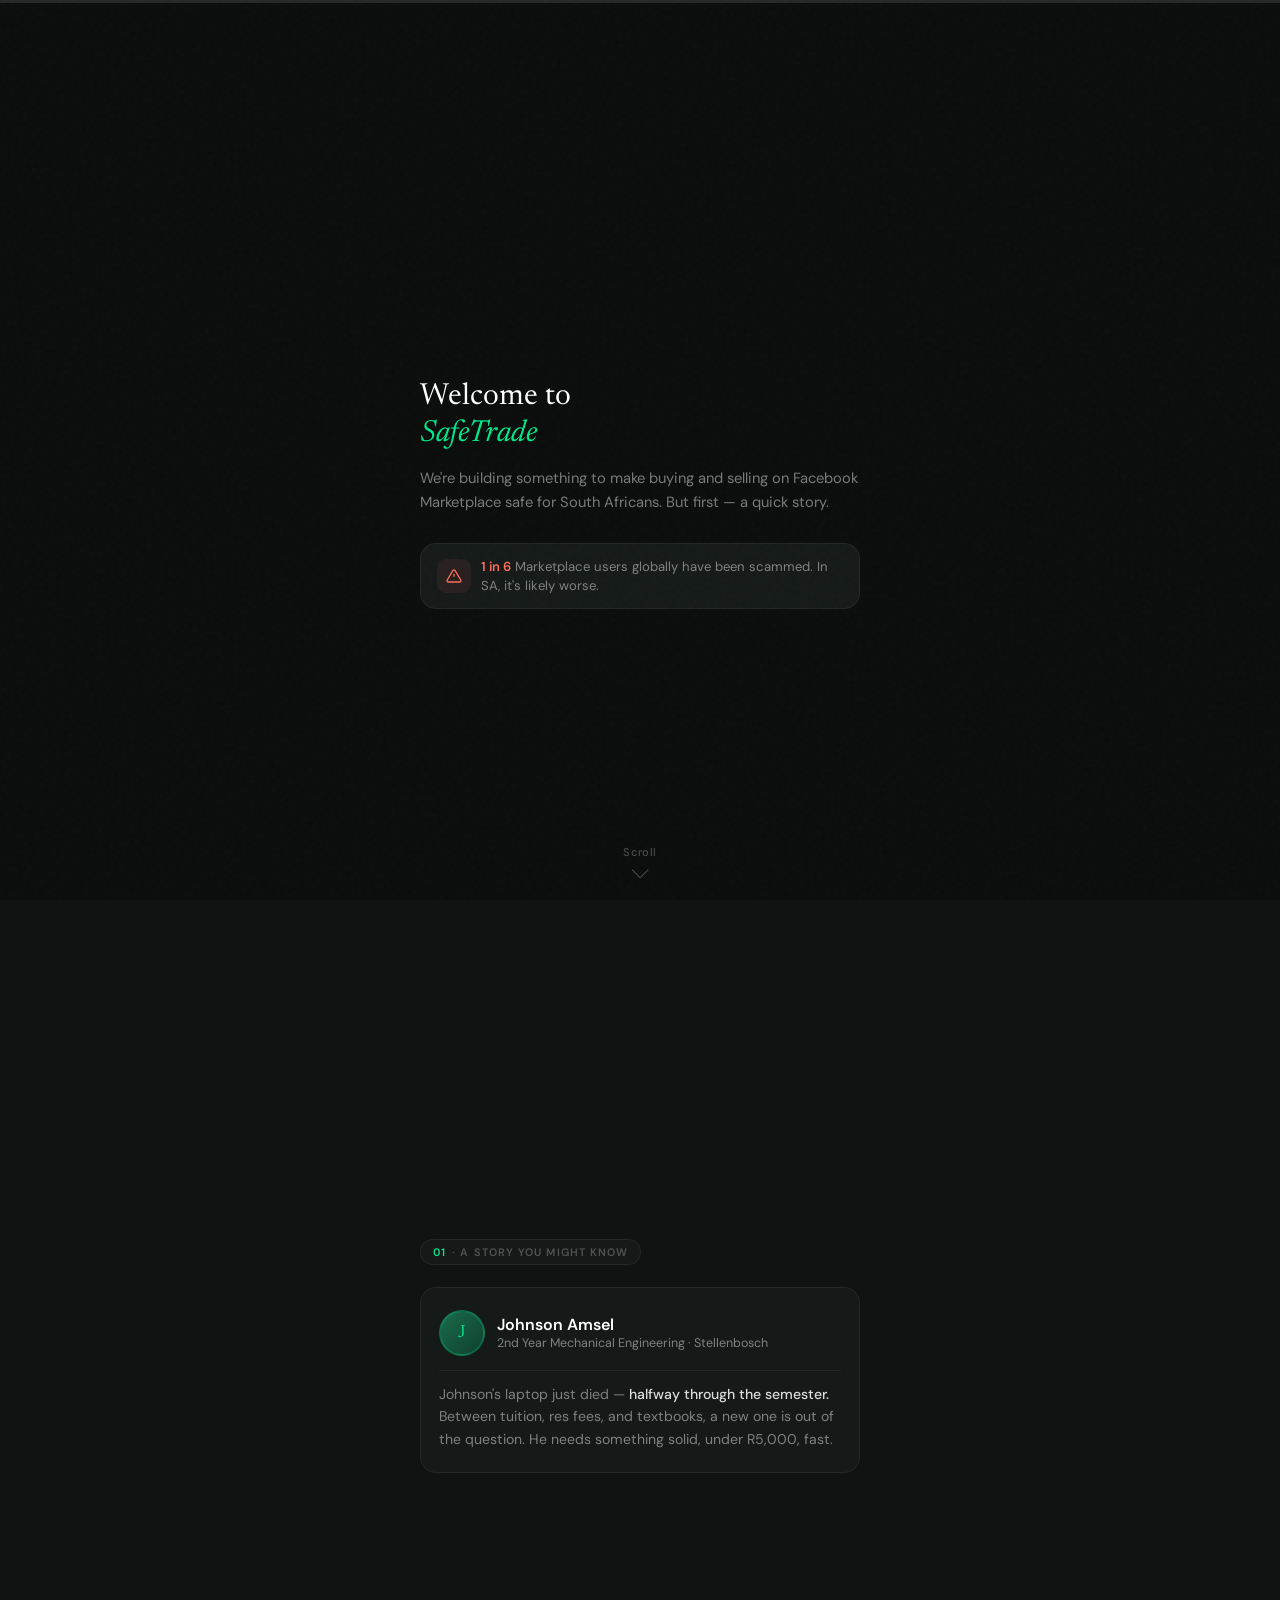
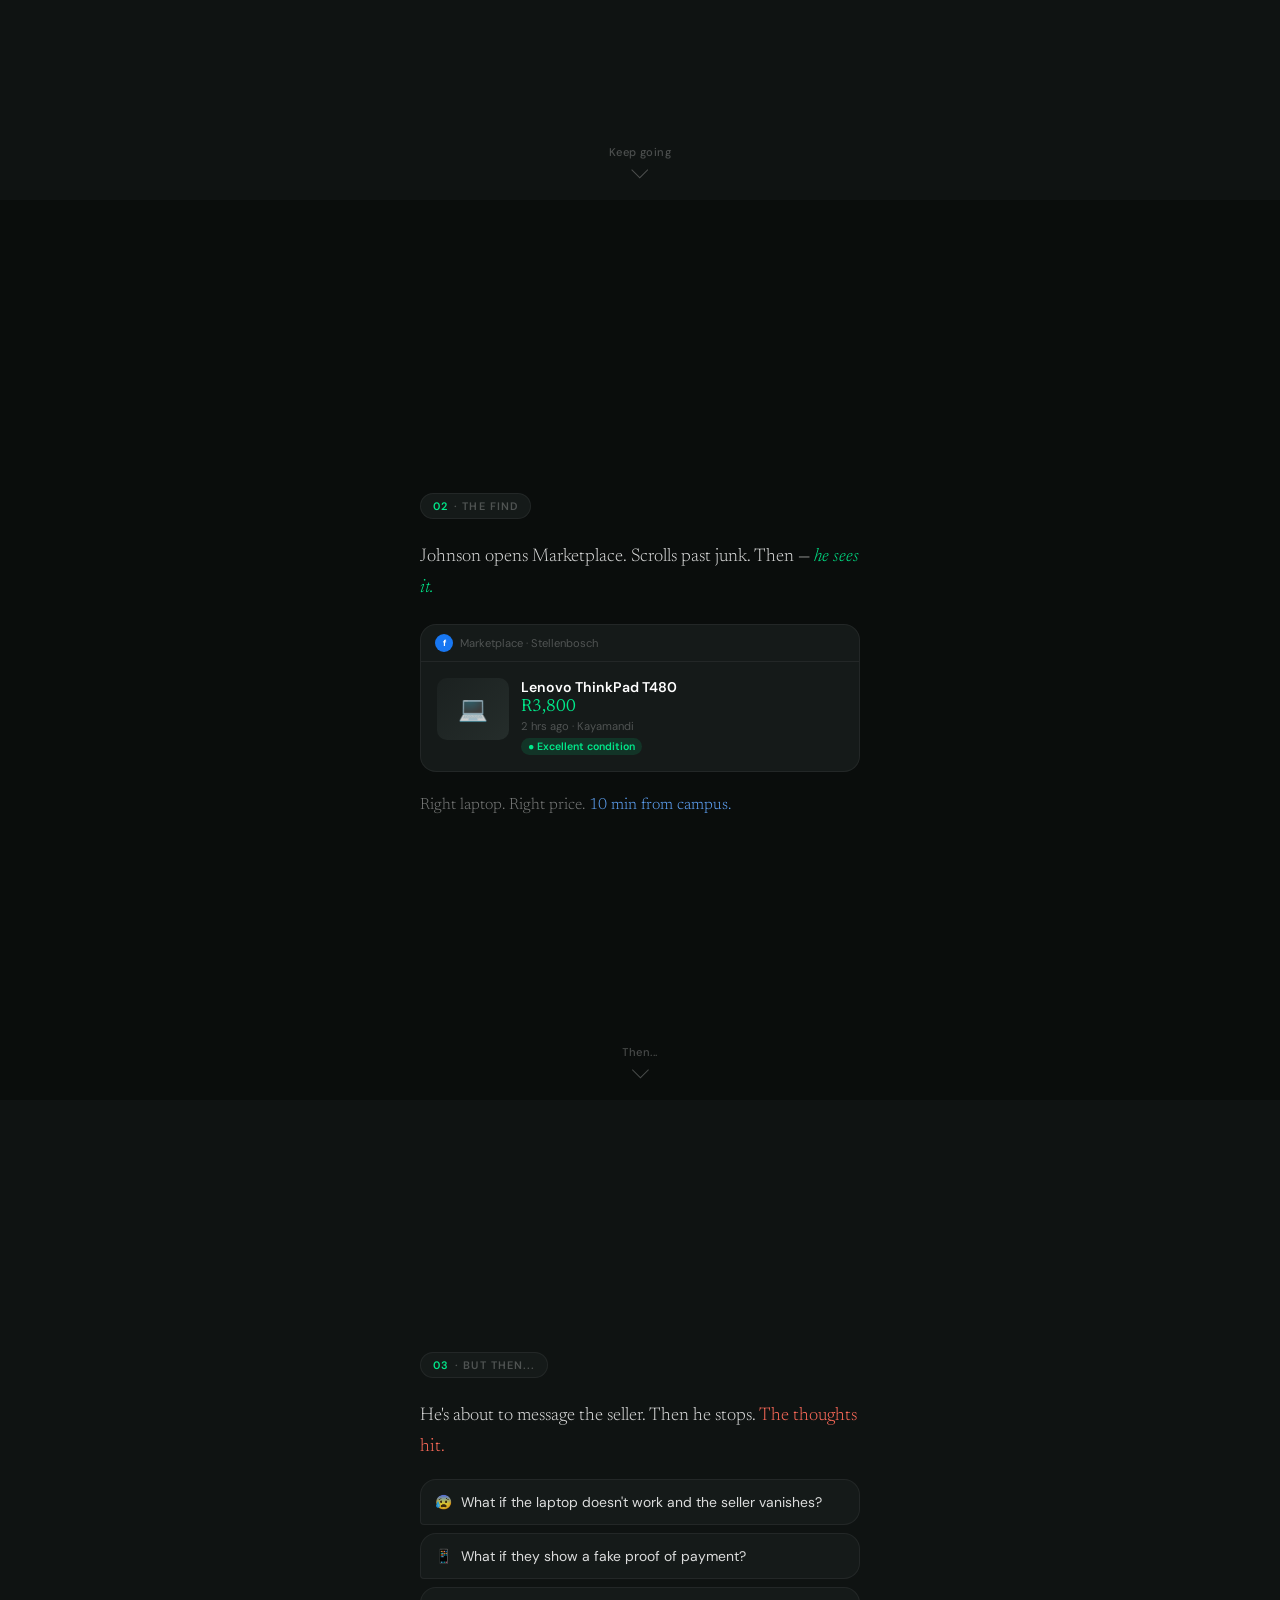
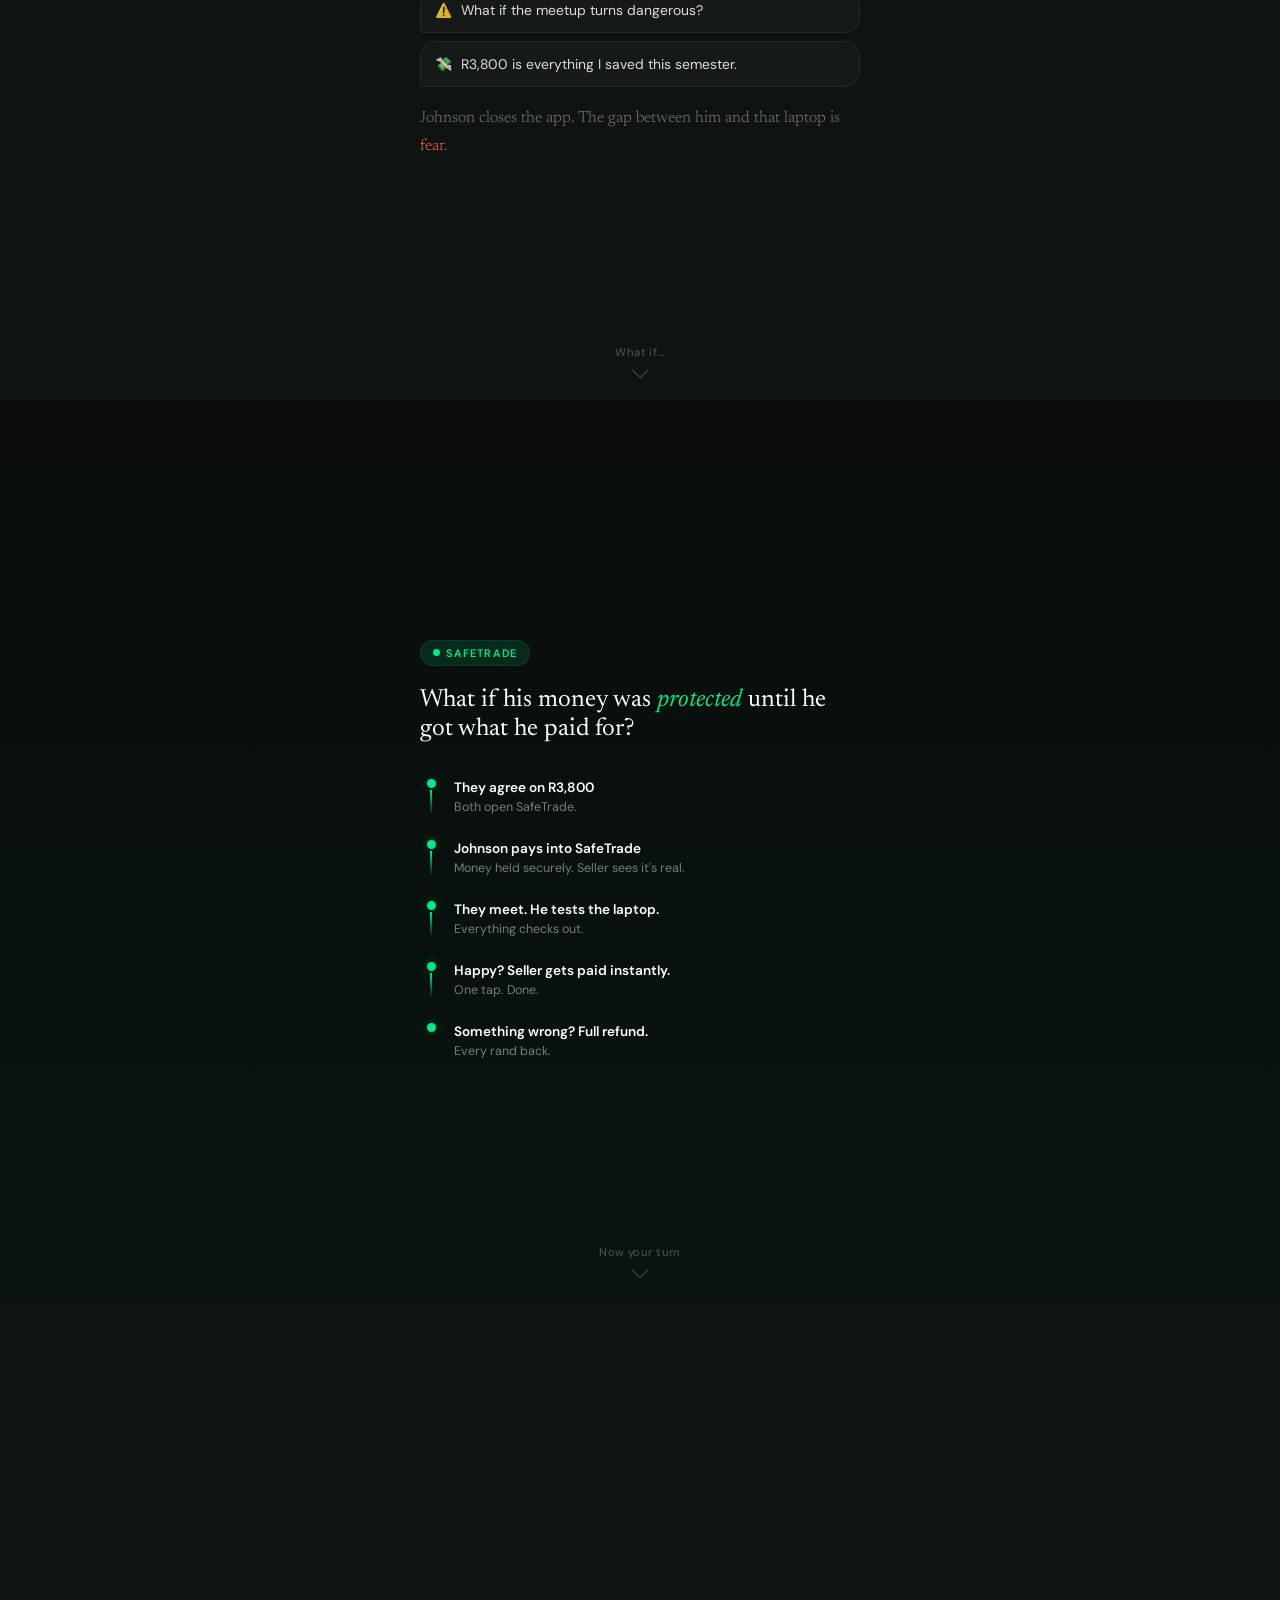
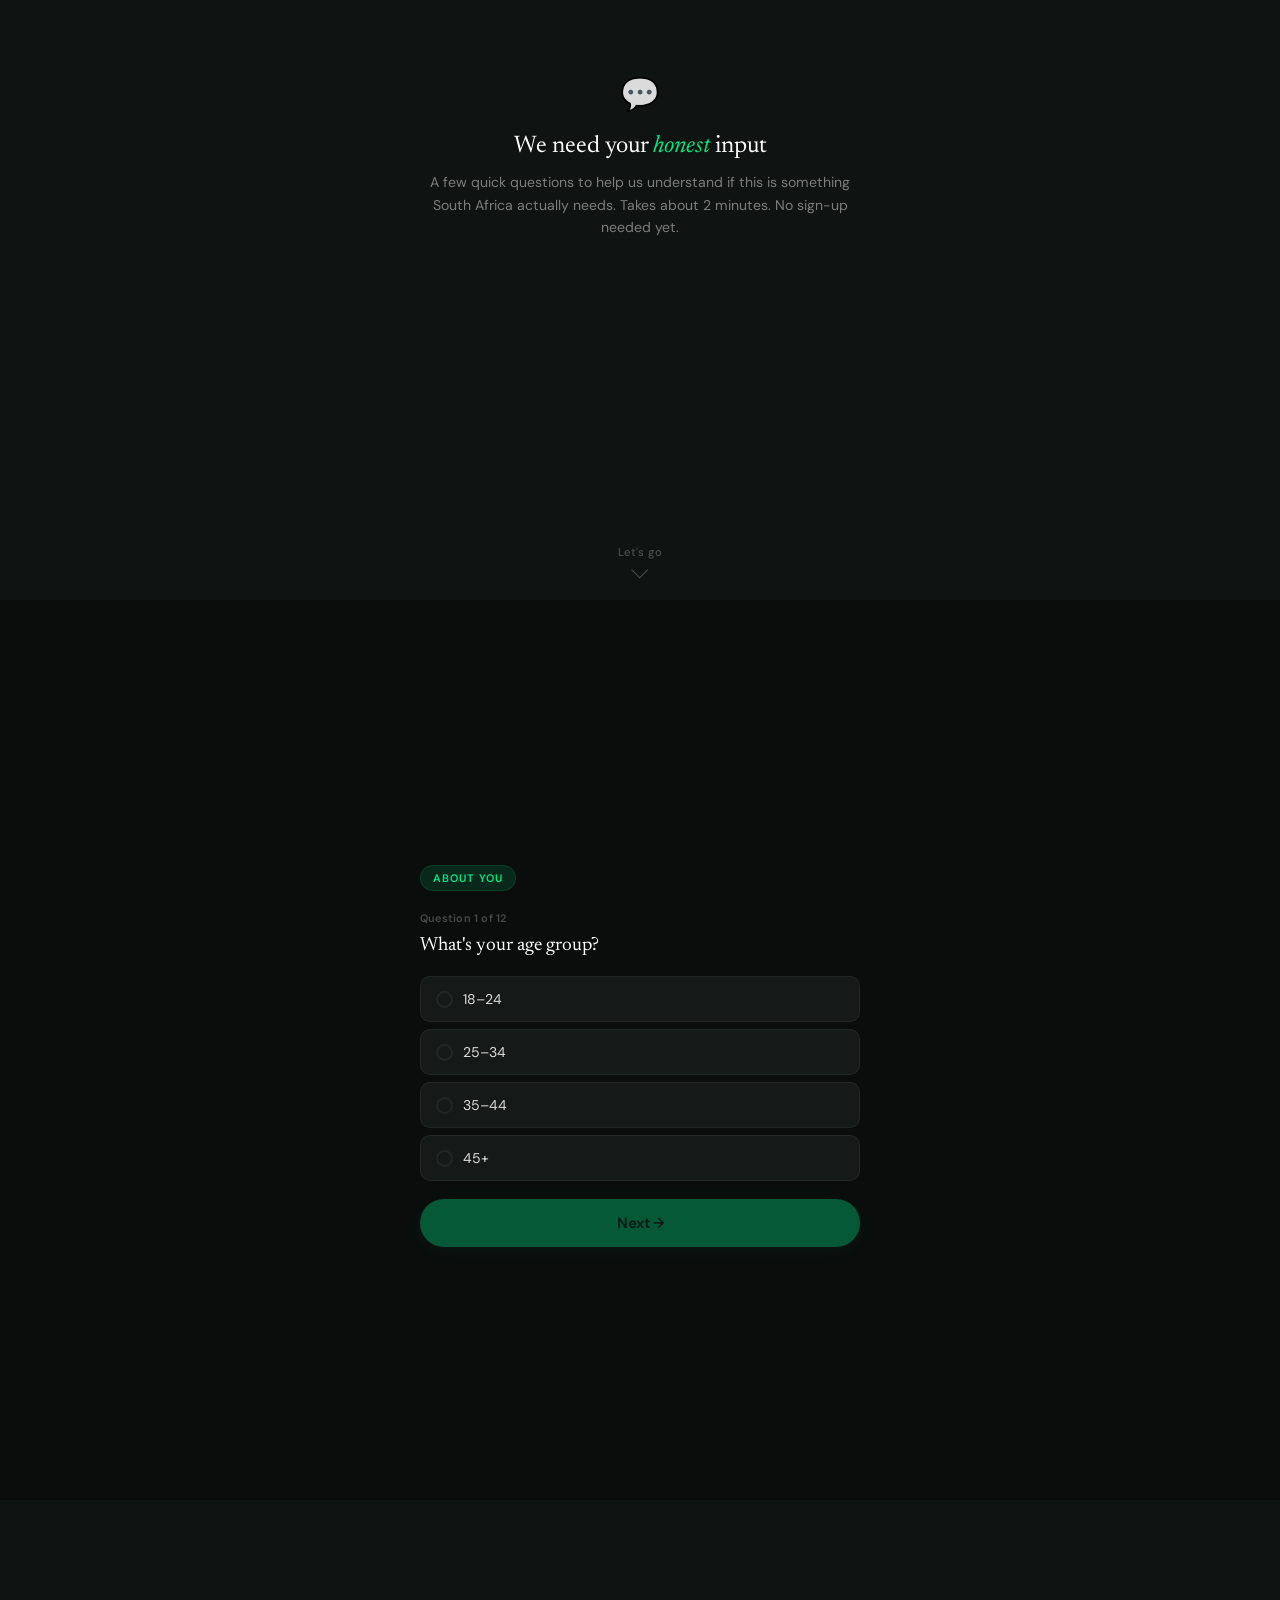
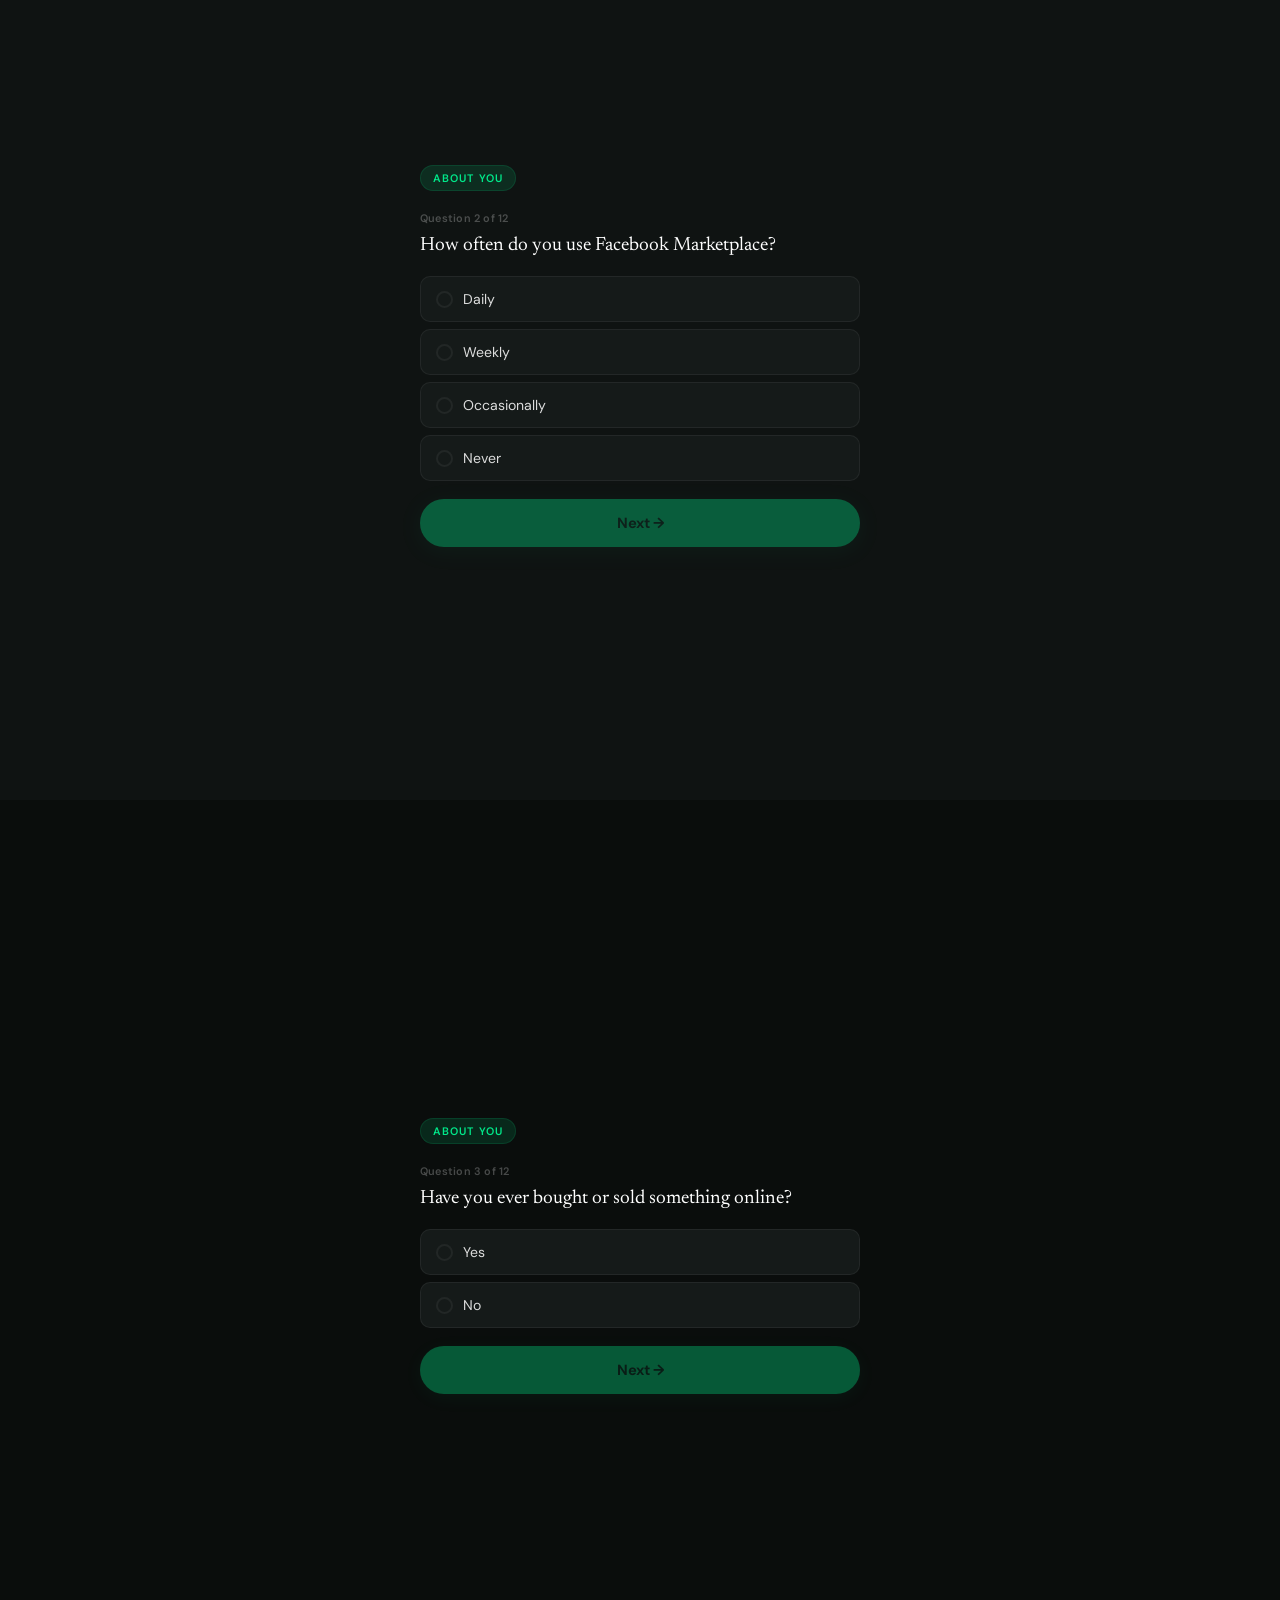
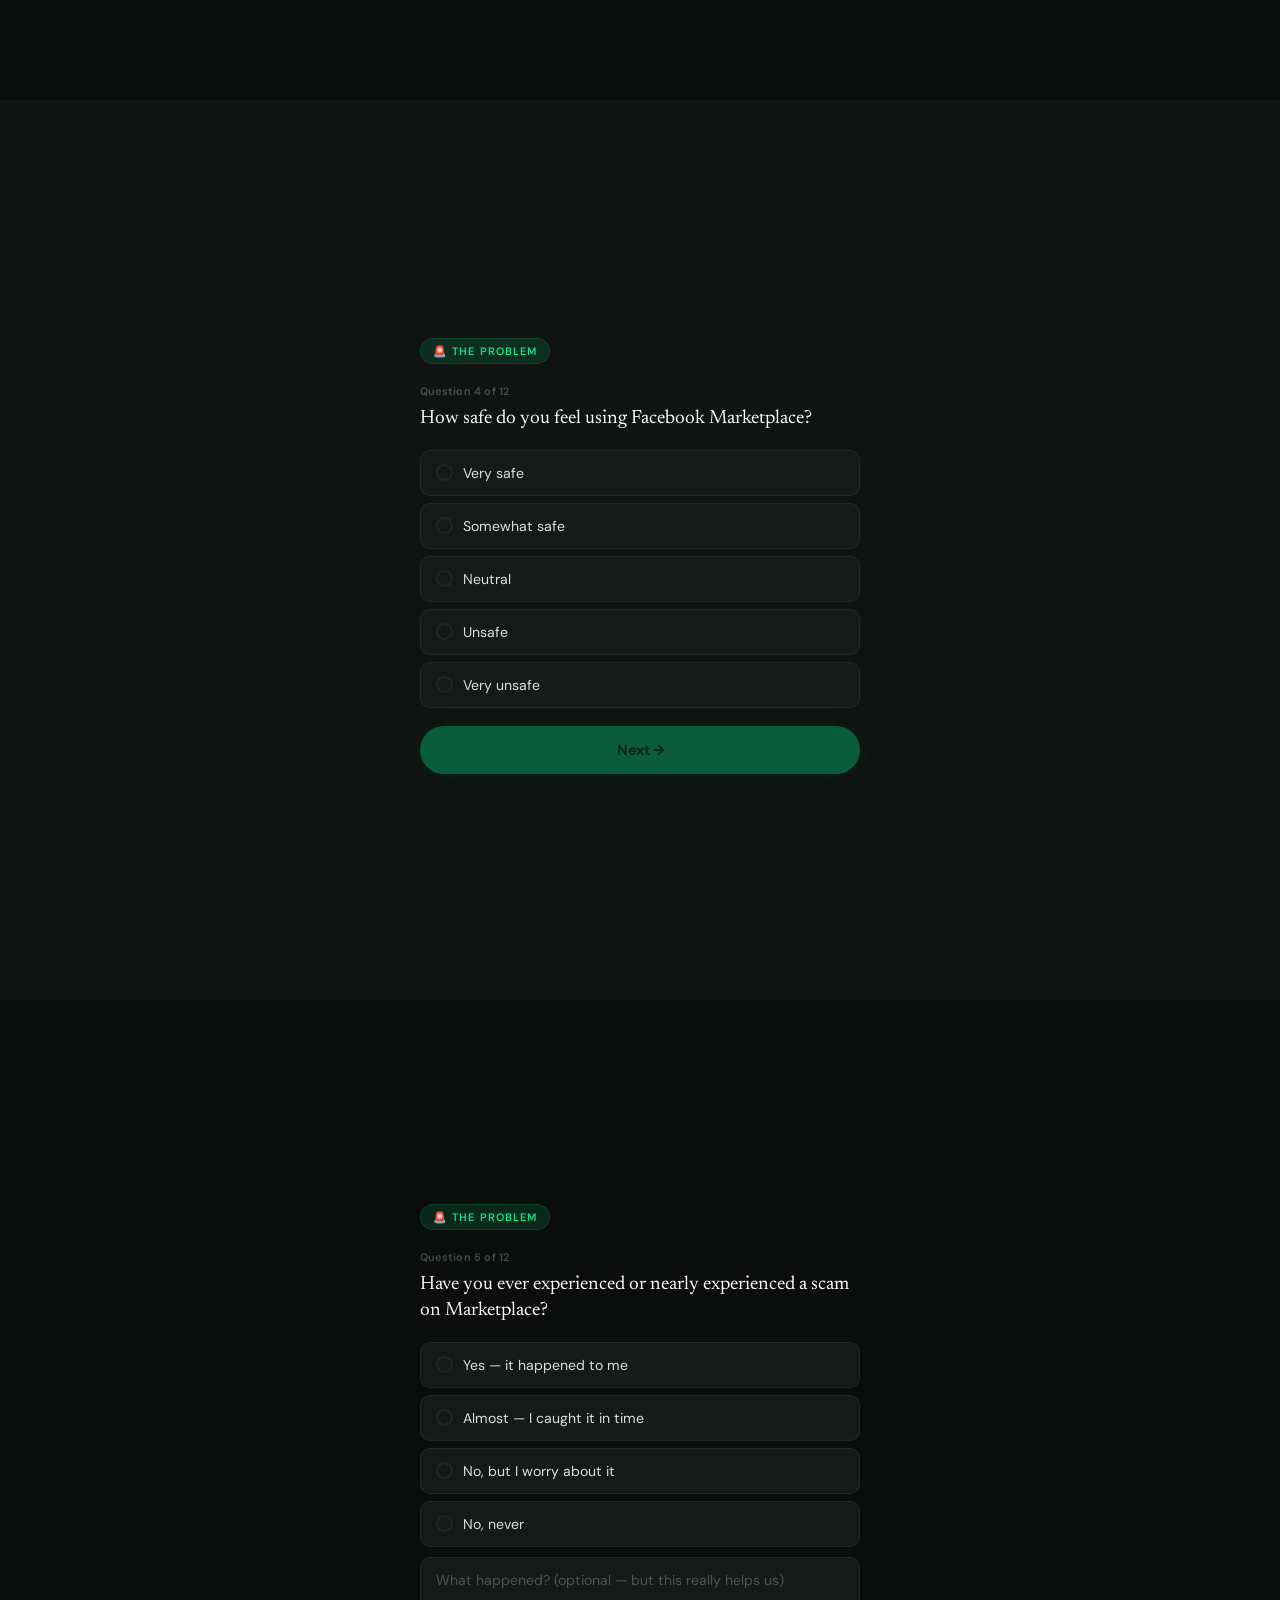
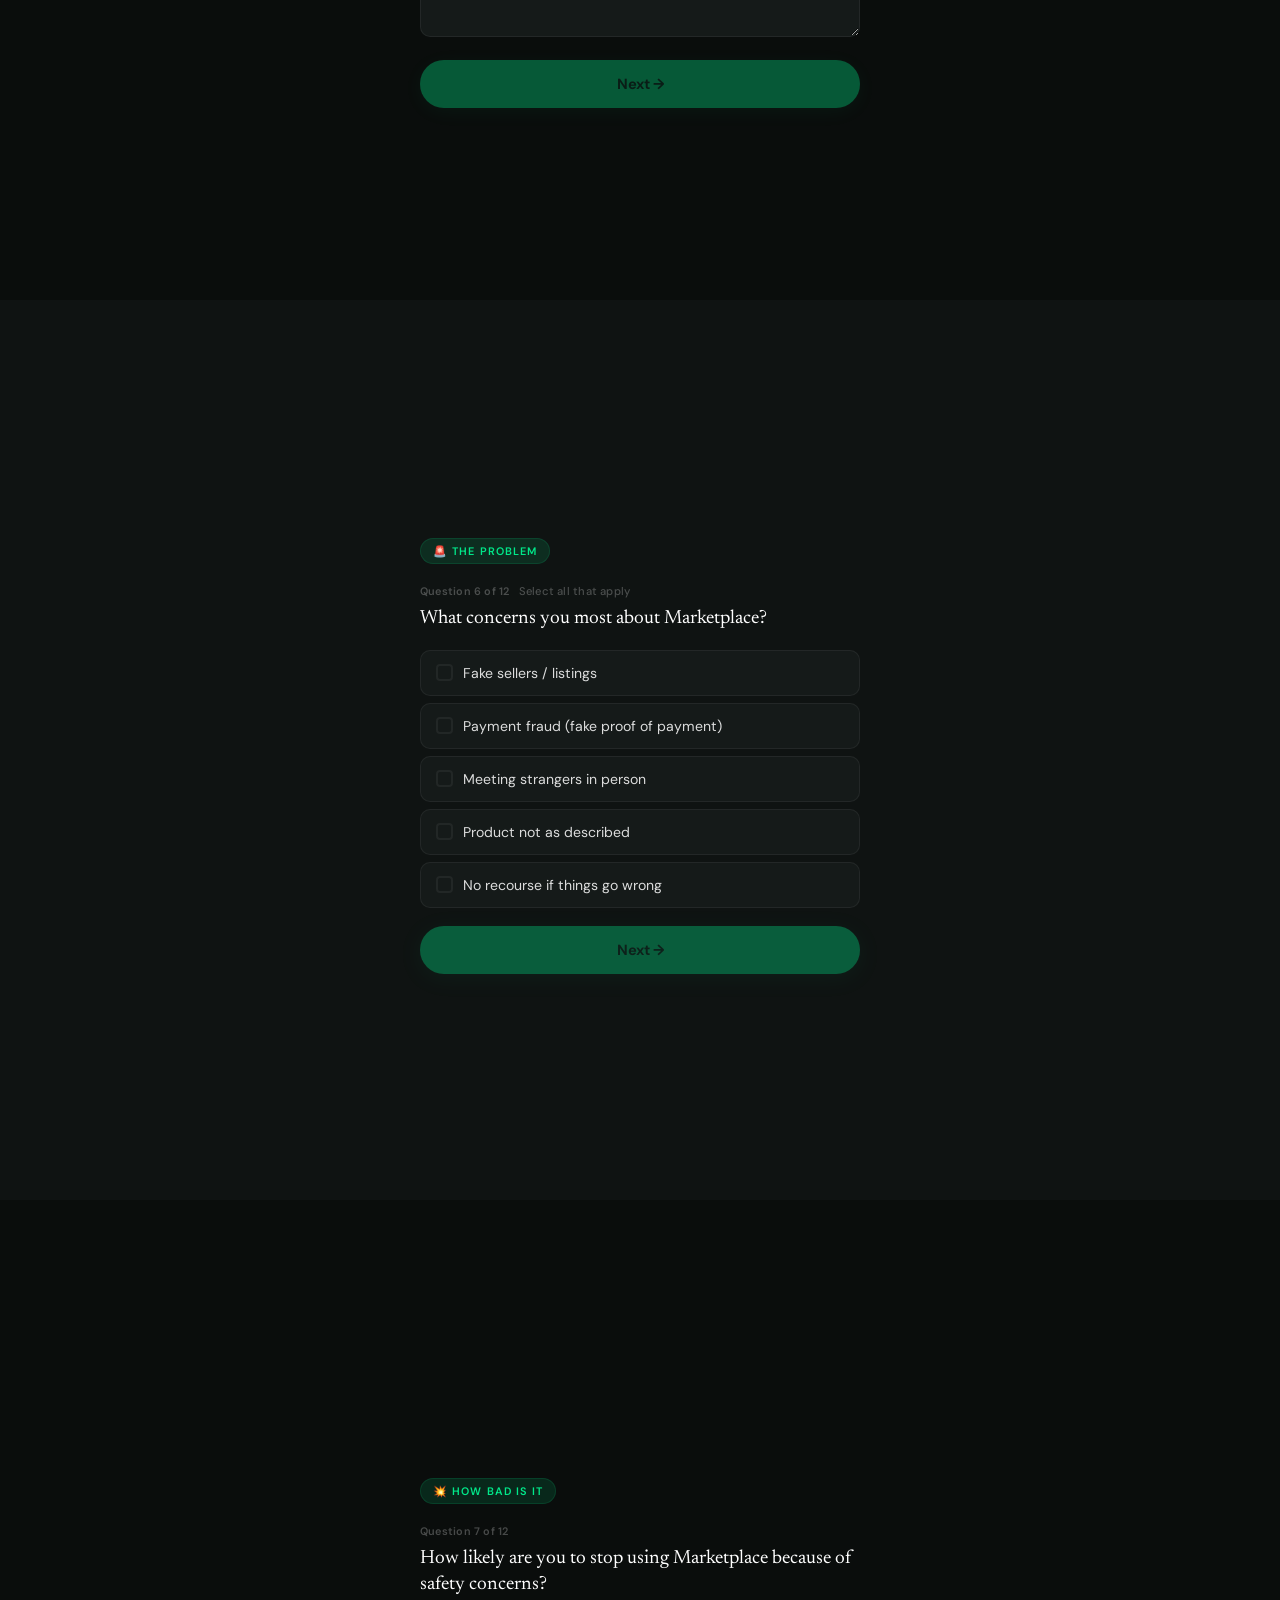
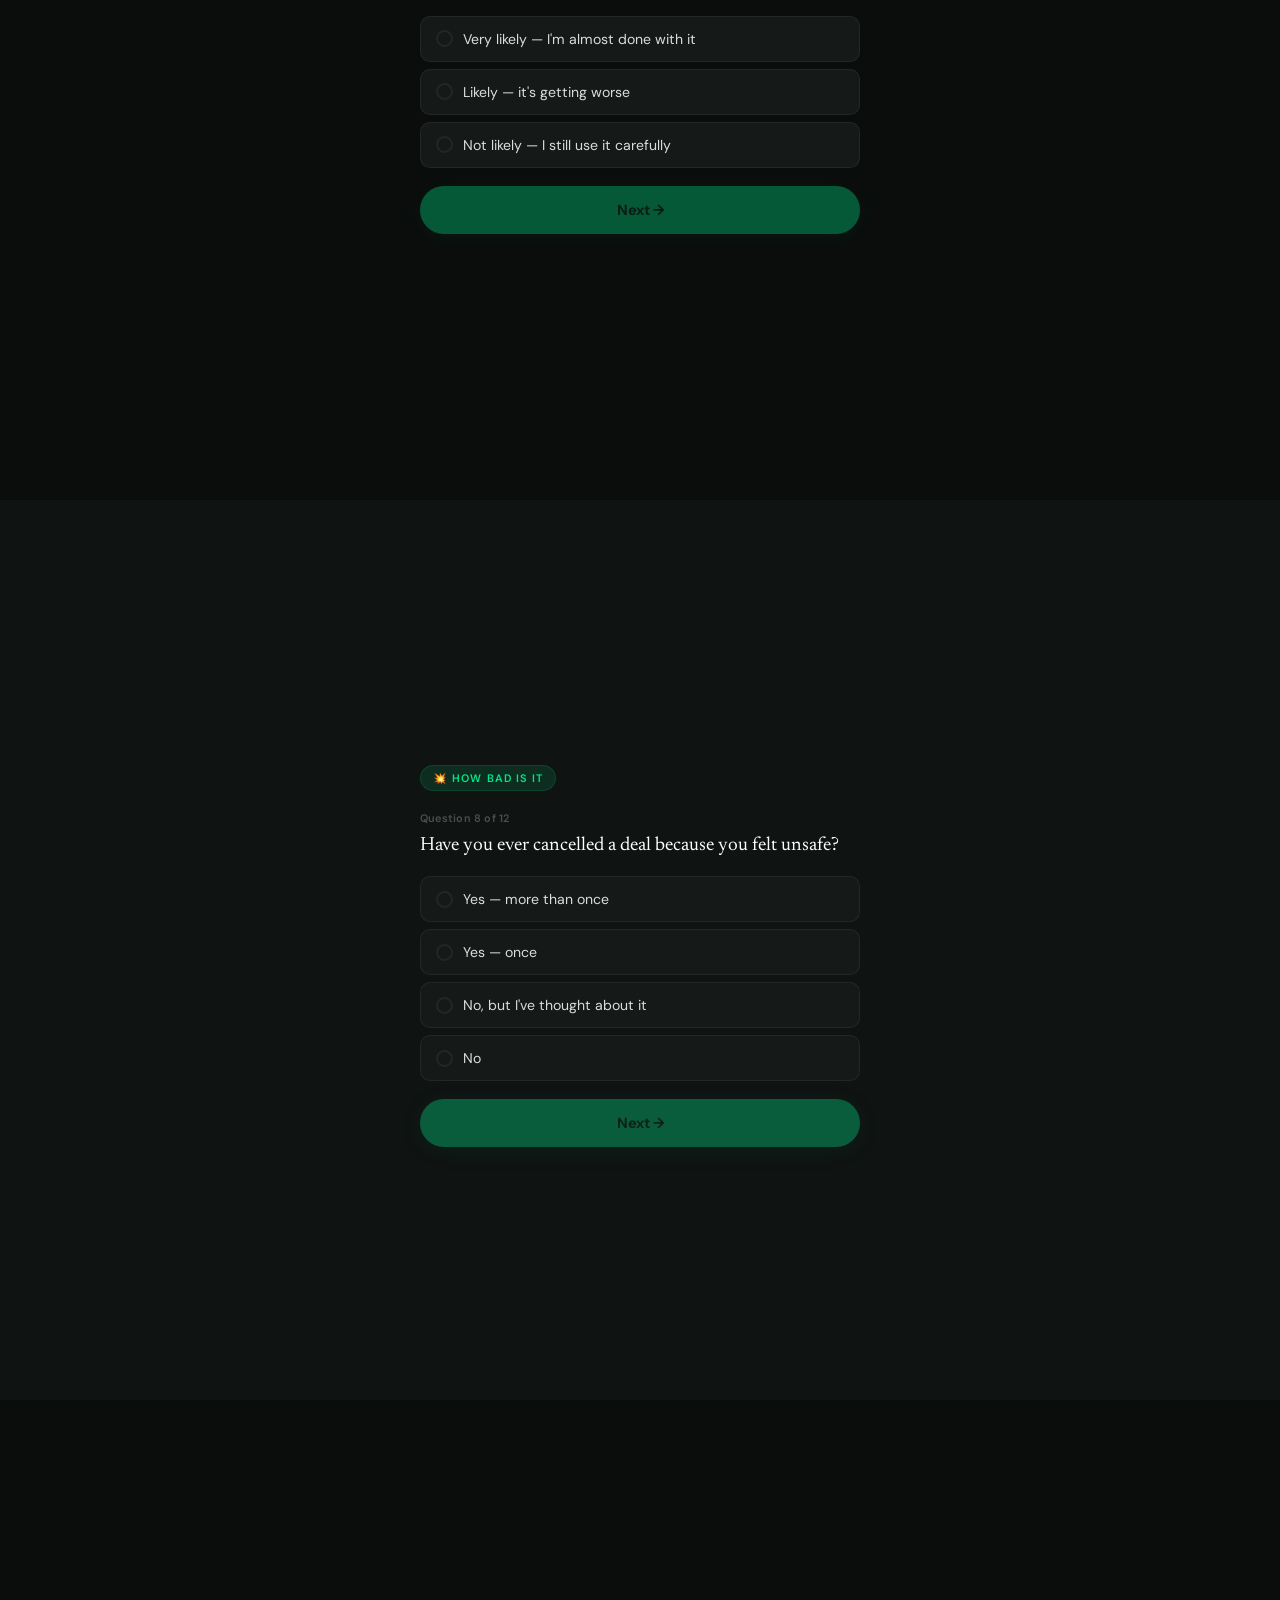
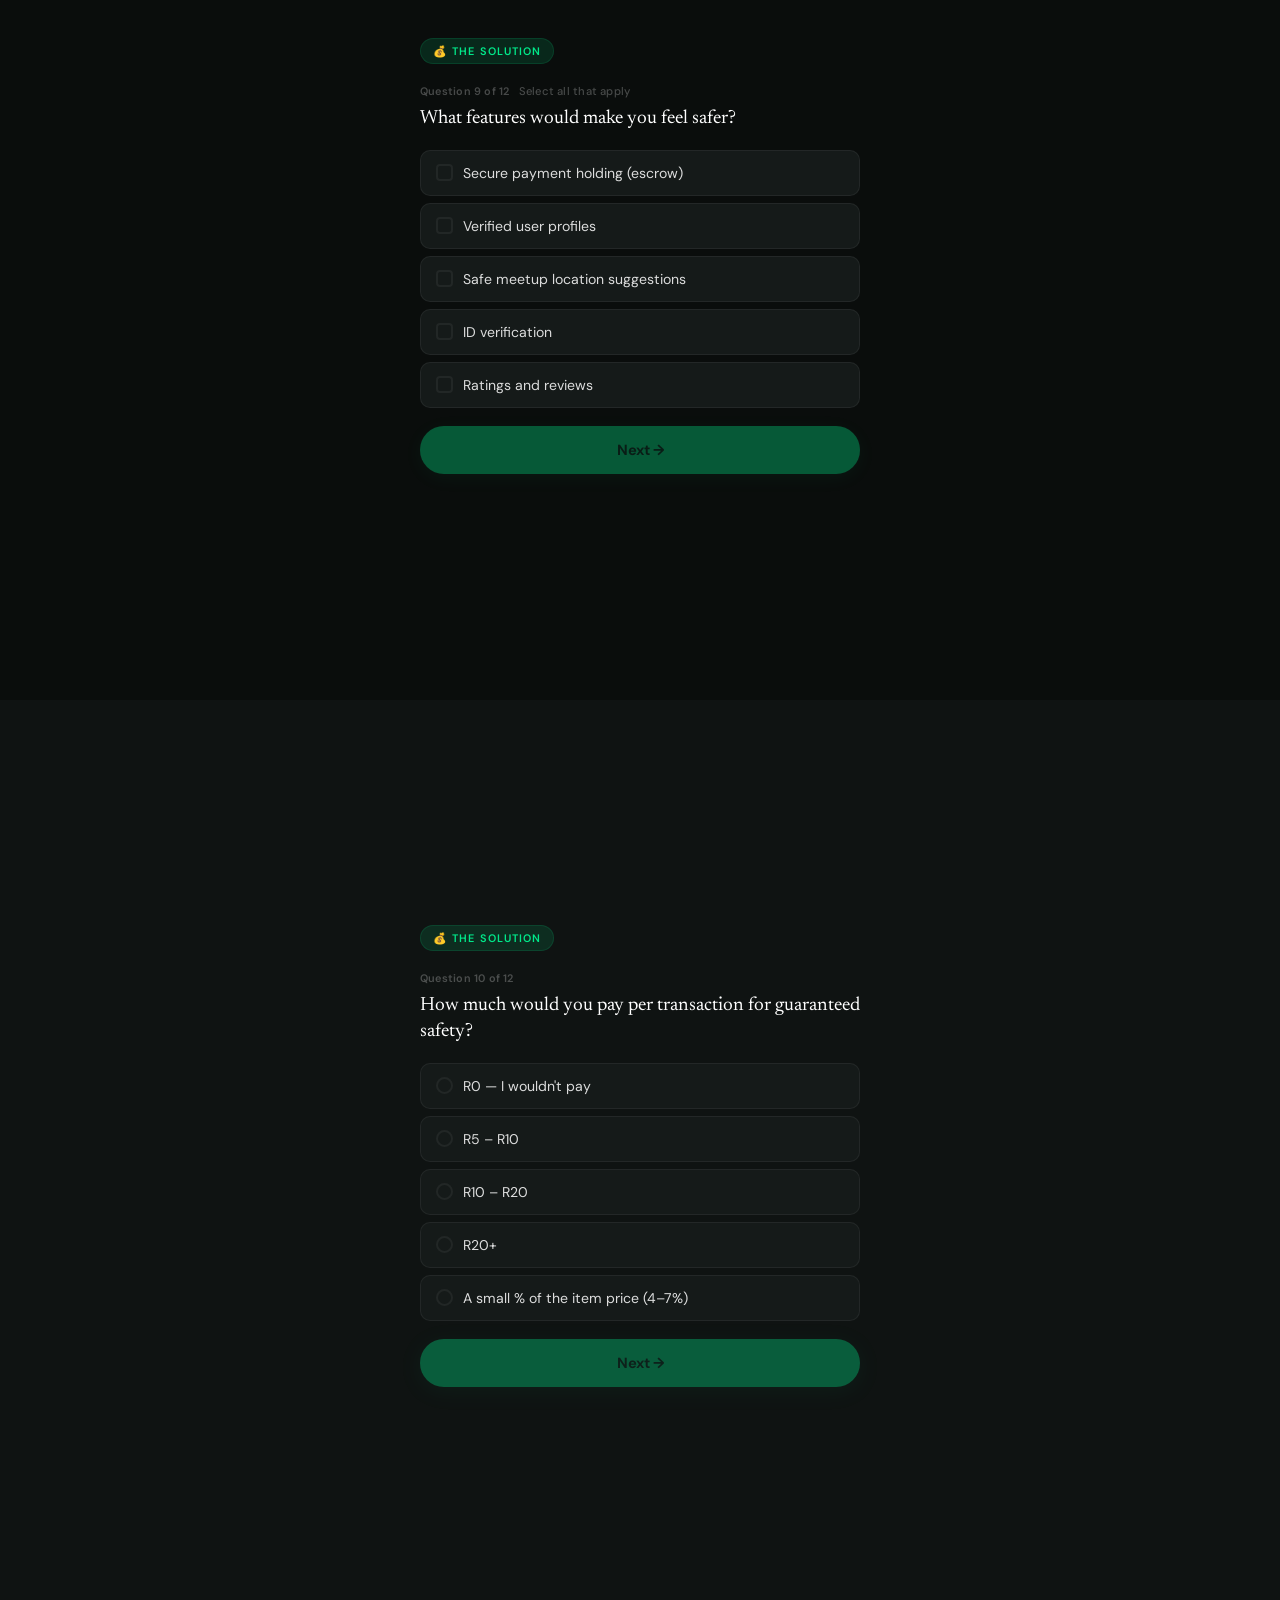
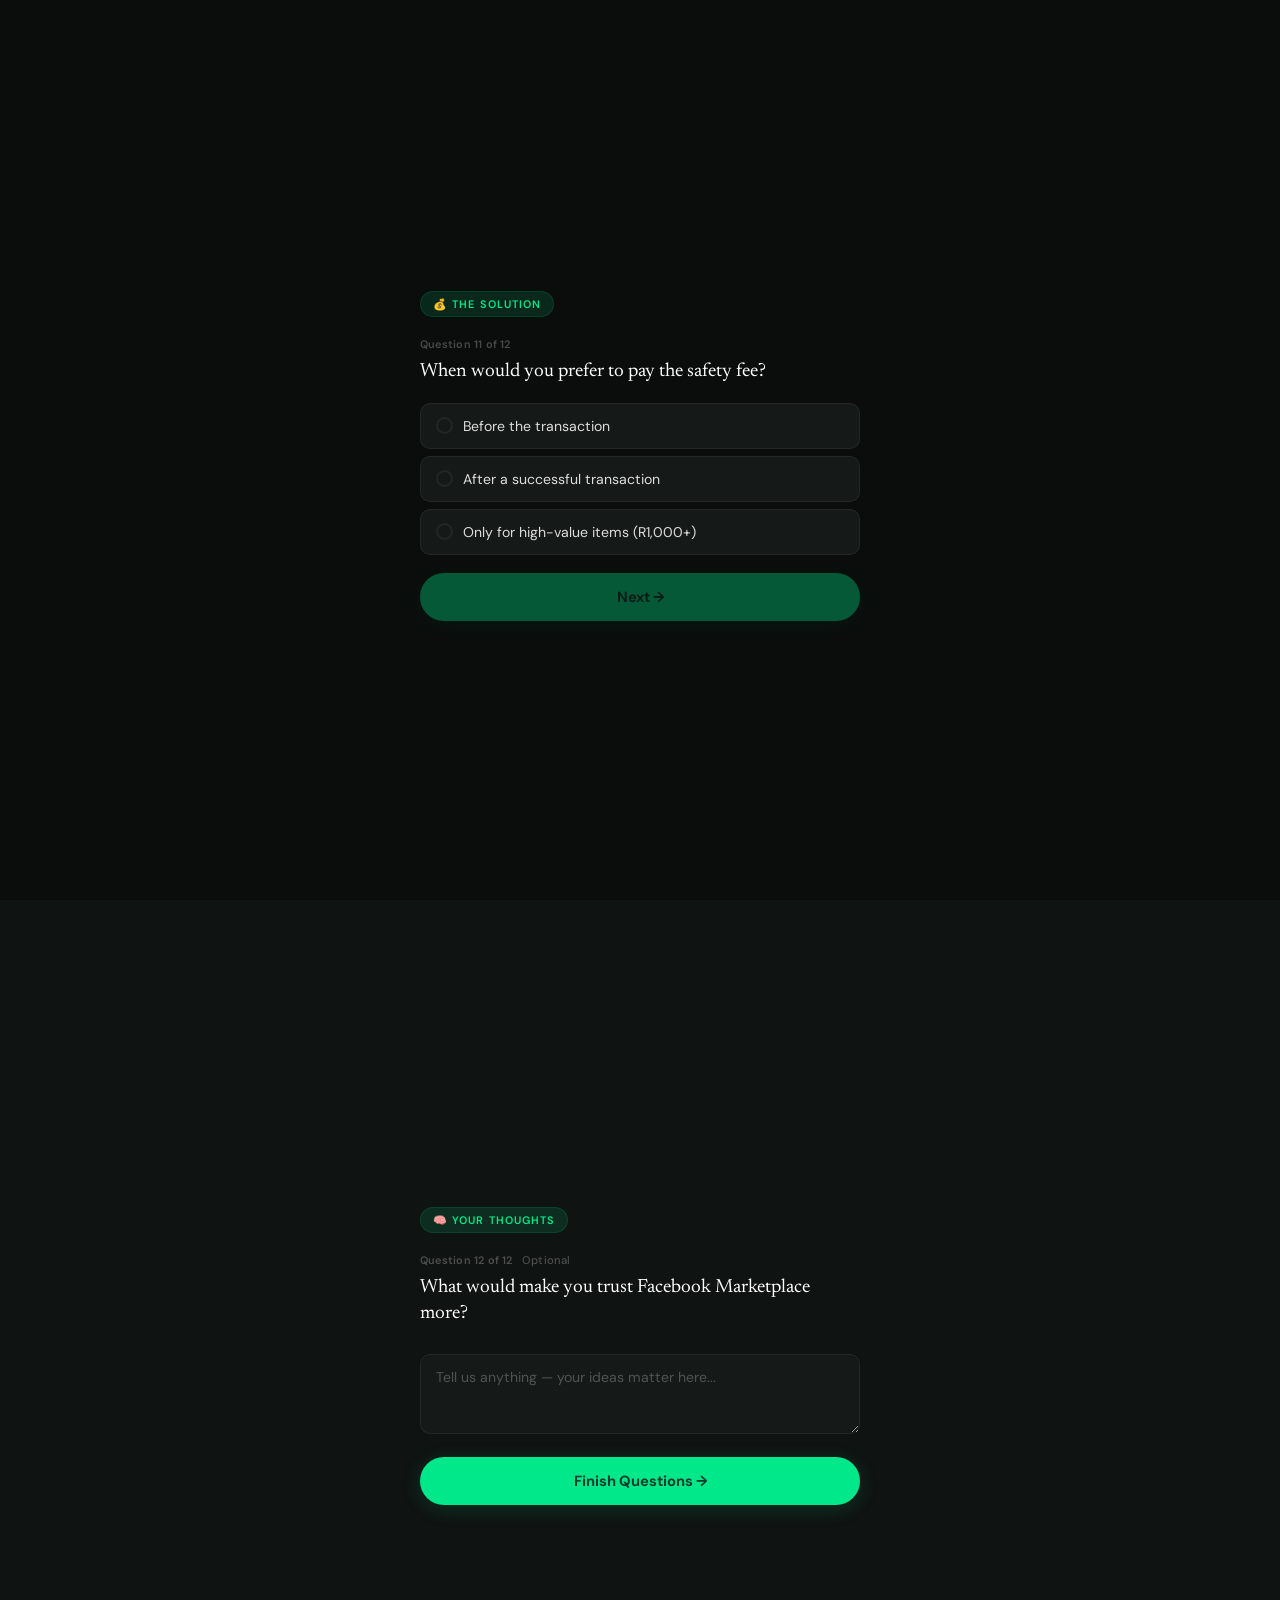
==== app/frontend/index.html @ 796b7715 "adding the google docs url  to collect data" ====
<!DOCTYPE html>
<html lang="en">
<head>
<meta charset="UTF-8">
<meta name="viewport" content="width=device-width, initial-scale=1.0, maximum-scale=1.0, user-scalable=no">

<title>SafeTrade — Secure Your First Transaction</title>

<!-- Google Fonts -->
<link href="https://fonts.googleapis.com/css2?family=DM+Sans:...&family=Newsreader:..." rel="stylesheet">

<!-- LINK TO CSS -->
<link rel="stylesheet" href="css/styles.css">
</head>



<body>

<!-- PROGRESS BAR -->
<div class="top-bar">
  <div class="top-bar-fill" id="topFill"></div>
</div>

<div class="top-bar"><div class="top-bar-fill" id="topFill"></div></div>
 
<!-- ═══ 1. WELCOME ═══ -->
<section class="screen s-welcome" data-s="0">
  <div class="screen-inner">
    <div class="wlogo au"><svg viewBox="0 0 24 24" fill="none" stroke="#0B3D2C" stroke-width="2.5" stroke-linecap="round"><path d="M12 22s8-4 8-10V5l-8-3-8 3v7c0 6 8 10 8 10z"/></svg></div>
    <h1 class="au d1">Welcome to<br><em>SafeTrade</em></h1>
    <p class="wsub au d2">We're building something to make buying and selling on Facebook Marketplace safe for South Africans. But first — a quick story.</p>
    <div class="wstat au d3">
      <div class="wstat-icon"><svg width="16" height="16" viewBox="0 0 24 24" fill="none" stroke="#FF6B5A" stroke-width="2"><path d="M10.29 3.86L1.82 18a2 2 0 0 0 1.71 3h16.94a2 2 0 0 0 1.71-3L13.71 3.86a2 2 0 0 0-3.42 0z"/><line x1="12" y1="9" x2="12" y2="13"/><line x1="12" y1="17" x2="12.01" y2="17"/></svg></div>
      <div class="wstat-text"><strong>1 in 6</strong> Marketplace users globally have been scammed. In SA, it's likely worse.</div>
    </div>
  </div>
  <div class="scroll-cue">Scroll<div class="chev"></div></div>
</section>
 
<!-- ═══ 2. MEET JOHNSON ═══ -->
<section class="screen" style="background:var(--bg2)" data-s="1">
  <div class="screen-inner">
    <div class="ctag au"><span class="n">01</span> · A story you might know</div>
    <div class="pcard au d1">
      <div class="pcard-top">
        <div class="avatar">J</div>
        <div><div class="pcard-name">Johnson Amsel</div><div class="pcard-sub">2nd Year Mechanical Engineering · Stellenbosch</div></div>
      </div>
      <div class="pcard-bio au d2">Johnson's laptop just died — <strong>halfway through the semester.</strong> Between tuition, res fees, and textbooks, a new one is out of the question. He needs something solid, under R5,000, fast.</div>
    </div>
  </div>
  <div class="scroll-cue">Keep going<div class="chev"></div></div>
</section>
 
<!-- ═══ 3. THE FIND ═══ -->
<section class="screen" data-s="2">
  <div class="screen-inner">
    <div class="ctag au"><span class="n">02</span> · The find</div>
    <div class="narr au d1">Johnson opens Marketplace. Scrolls past junk. Then — <span class="g">he sees it.</span></div>
    <div class="lcard au d2">
      <div class="lcard-top"><div class="fb-d">f</div>Marketplace · Stellenbosch</div>
      <div class="lcard-body">
        <div class="lcard-img">💻</div>
        <div class="lcard-info">
          <h4>Lenovo ThinkPad T480</h4>
          <div class="lcard-price">R3,800</div>
          <div class="lcard-meta">2 hrs ago · Kayamandi</div>
          <div class="lcard-badge">● Excellent condition</div>
        </div>
      </div>
    </div>
    <div class="narr au d3" style="font-size:1rem;color:var(--text-dim)">Right laptop. Right price. <span class="b">10 min from campus.</span></div>
  </div>
  <div class="scroll-cue">Then...<div class="chev"></div></div>
</section>
 
<!-- ═══ 4. THE FEAR ═══ -->
<section class="screen" style="background:var(--bg2)" data-s="3">
  <div class="screen-inner">
    <div class="ctag"><span class="n">03</span> · But then...</div>
    <div class="narr">He's about to message the seller. Then he stops. <span class="r">The thoughts hit.</span></div>
    <div class="tlist">
      <div class="tbub"><span class="ic">😰</span> What if the laptop doesn't work and the seller vanishes?</div>
      <div class="tbub"><span class="ic">📱</span> What if they show a fake proof of payment?</div>
      <div class="tbub"><span class="ic">⚠️</span> What if the meetup turns dangerous?</div>
      <div class="tbub"><span class="ic">💸</span> R3,800 is everything I saved this semester.</div>
    </div>
    <div class="narr" style="margin-top:18px;font-size:1rem;color:var(--text-dim)">Johnson closes the app. The gap between him and that laptop is <span class="r">fear</span>.</div>
  </div>
  <div class="scroll-cue">What if...<div class="chev"></div></div>
</section>
 
<!-- ═══ 5. THE SOLUTION ═══ -->
<section class="screen" style="background:linear-gradient(180deg,var(--bg) 0%,#081410 100%)" data-s="4">
  <div class="screen-inner">
    <div class="sec-label au"><span style="width:7px;height:7px;border-radius:50%;background:var(--green);animation:pulse 2s infinite"></span> SafeTrade</div>
    <h2 class="au d1" style="font-family:'Newsreader',serif;font-size:1.55rem;font-weight:400;color:var(--white);margin-bottom:22px;line-height:1.2">What if his money was <em style="color:var(--green);font-style:italic">protected</em> until he got what he paid for?</h2>
    <div class="flow au d2">
      <div class="fl-item"><div class="fl-rail"><div class="fl-dot"></div><div class="fl-line"></div></div><div class="fl-body"><h4>They agree on R3,800</h4><p>Both open SafeTrade.</p></div></div>
      <div class="fl-item"><div class="fl-rail"><div class="fl-dot"></div><div class="fl-line"></div></div><div class="fl-body"><h4>Johnson pays into SafeTrade</h4><p>Money held securely. Seller sees it's real.</p></div></div>
      <div class="fl-item"><div class="fl-rail"><div class="fl-dot"></div><div class="fl-line"></div></div><div class="fl-body"><h4>They meet. He tests the laptop.</h4><p>Everything checks out.</p></div></div>
      <div class="fl-item"><div class="fl-rail"><div class="fl-dot"></div><div class="fl-line"></div></div><div class="fl-body"><h4>Happy? Seller gets paid instantly.</h4><p>One tap. Done.</p></div></div>
      <div class="fl-item"><div class="fl-rail"><div class="fl-dot"></div></div><div class="fl-body"><h4>Something wrong? Full refund.</h4><p>Every rand back.</p></div></div>
    </div>
  </div>
  <div class="scroll-cue">Now your turn<div class="chev"></div></div>
</section>
 
<!-- ═══ 6. SURVEY INTRO ═══ -->
<section class="screen" style="background:var(--bg2)" data-s="5">
  <div class="screen-inner sec-intro">
    <div class="emoji">💬</div>
    <h2>We need your <em>honest</em> input</h2>
    <p style="margin-top:10px">A few quick questions to help us understand if this is something South Africa actually needs. Takes about 2 minutes. No sign-up needed yet.</p>
  </div>
  <div class="scroll-cue">Let's go<div class="chev"></div></div>
</section>
 
<!-- ═══ 7. SECTION 1: PROFILE ═══ -->
<section class="screen" data-s="6">
  <div class="screen-inner">
    <div class="sec-label">About You</div>
    <div class="qcount">Question 1 of 12</div>
    <div class="qtitle">What's your age group?</div>
    <div class="opts" data-q="age">
      <div class="opt" onclick="pick(this,'age')"><span class="dot"></span>18–24<span class="tick">✓</span></div>
      <div class="opt" onclick="pick(this,'age')"><span class="dot"></span>25–34<span class="tick">✓</span></div>
      <div class="opt" onclick="pick(this,'age')"><span class="dot"></span>35–44<span class="tick">✓</span></div>
      <div class="opt" onclick="pick(this,'age')"><span class="dot"></span>45+<span class="tick">✓</span></div>
    </div>
    <button class="next-btn" id="nb-age" onclick="goNext(7)">Next →</button>
  </div>
</section>
 
<!-- ═══ 8. Q2: FREQUENCY ═══ -->
<section class="screen" style="background:var(--bg2)" data-s="7">
  <div class="screen-inner">
    <div class="sec-label">About You</div>
    <div class="qcount">Question 2 of 12</div>
    <div class="qtitle">How often do you use Facebook Marketplace?</div>
    <div class="opts" data-q="freq">
      <div class="opt" onclick="pick(this,'freq')"><span class="dot"></span>Daily<span class="tick">✓</span></div>
      <div class="opt" onclick="pick(this,'freq')"><span class="dot"></span>Weekly<span class="tick">✓</span></div>
      <div class="opt" onclick="pick(this,'freq')"><span class="dot"></span>Occasionally<span class="tick">✓</span></div>
      <div class="opt" onclick="pick(this,'freq')"><span class="dot"></span>Never<span class="tick">✓</span></div>
    </div>
    <button class="next-btn" id="nb-freq" onclick="goNext(8)">Next →</button>
  </div>
</section>
 
<!-- ═══ 9. Q3: BOUGHT/SOLD ═══ -->
<section class="screen" data-s="8">
  <div class="screen-inner">
    <div class="sec-label">About You</div>
    <div class="qcount">Question 3 of 12</div>
    <div class="qtitle">Have you ever bought or sold something online?</div>
    <div class="opts" data-q="online">
      <div class="opt" onclick="pick(this,'online')"><span class="dot"></span>Yes<span class="tick">✓</span></div>
      <div class="opt" onclick="pick(this,'online')"><span class="dot"></span>No<span class="tick">✓</span></div>
    </div>
    <button class="next-btn" id="nb-online" onclick="goNext(9)">Next →</button>
  </div>
</section>
 
<!-- ═══ 10. Q4: SAFETY FEELING ═══ -->
<section class="screen" style="background:var(--bg2)" data-s="9">
  <div class="screen-inner">
    <div class="sec-label">🚨 The Problem</div>
    <div class="qcount">Question 4 of 12</div>
    <div class="qtitle">How safe do you feel using Facebook Marketplace?</div>
    <div class="opts" data-q="safety">
      <div class="opt" onclick="pick(this,'safety')"><span class="dot"></span>Very safe<span class="tick">✓</span></div>
      <div class="opt" onclick="pick(this,'safety')"><span class="dot"></span>Somewhat safe<span class="tick">✓</span></div>
      <div class="opt" onclick="pick(this,'safety')"><span class="dot"></span>Neutral<span class="tick">✓</span></div>
      <div class="opt" onclick="pick(this,'safety')"><span class="dot"></span>Unsafe<span class="tick">✓</span></div>
      <div class="opt" onclick="pick(this,'safety')"><span class="dot"></span>Very unsafe<span class="tick">✓</span></div>
    </div>
    <button class="next-btn" id="nb-safety" onclick="goNext(10)">Next →</button>
  </div>
</section>
 
<!-- ═══ 11. Q5: SCAM EXPERIENCE ═══ -->
<section class="screen" data-s="10">
  <div class="screen-inner">
    <div class="sec-label">🚨 The Problem</div>
    <div class="qcount">Question 5 of 12</div>
    <div class="qtitle">Have you ever experienced or nearly experienced a scam on Marketplace?</div>
    <div class="opts" data-q="scammed">
      <div class="opt" onclick="pick(this,'scammed')"><span class="dot"></span>Yes — it happened to me<span class="tick">✓</span></div>
      <div class="opt" onclick="pick(this,'scammed')"><span class="dot"></span>Almost — I caught it in time<span class="tick">✓</span></div>
      <div class="opt" onclick="pick(this,'scammed')"><span class="dot"></span>No, but I worry about it<span class="tick">✓</span></div>
      <div class="opt" onclick="pick(this,'scammed')"><span class="dot"></span>No, never<span class="tick">✓</span></div>
    </div>
    <textarea class="q-text-input" id="scam-story" placeholder="What happened? (optional — but this really helps us)"></textarea>
    <button class="next-btn" id="nb-scammed" onclick="goNext(11)">Next →</button>
  </div>
</section>
 
<!-- ═══ 12. Q6: TOP CONCERNS (multi) ═══ -->
<section class="screen" style="background:var(--bg2)" data-s="11">
  <div class="screen-inner">
    <div class="sec-label">🚨 The Problem</div>
    <div class="qcount">Question 6 of 12 <span class="optional-tag">Select all that apply</span></div>
    <div class="qtitle">What concerns you most about Marketplace?</div>
    <div class="opts" data-q="concerns">
      <div class="opt opt-multi" onclick="pickMulti(this,'concerns')"><span class="dot"></span>Fake sellers / listings<span class="tick">✓</span></div>
      <div class="opt opt-multi" onclick="pickMulti(this,'concerns')"><span class="dot"></span>Payment fraud (fake proof of payment)<span class="tick">✓</span></div>
      <div class="opt opt-multi" onclick="pickMulti(this,'concerns')"><span class="dot"></span>Meeting strangers in person<span class="tick">✓</span></div>
      <div class="opt opt-multi" onclick="pickMulti(this,'concerns')"><span class="dot"></span>Product not as described<span class="tick">✓</span></div>
      <div class="opt opt-multi" onclick="pickMulti(this,'concerns')"><span class="dot"></span>No recourse if things go wrong<span class="tick">✓</span></div>
    </div>
    <button class="next-btn" id="nb-concerns" onclick="goNext(12)">Next →</button>
  </div>
</section>
 
<!-- ═══ 13. Q7: STOP USING ═══ -->
<section class="screen" data-s="12">
  <div class="screen-inner">
    <div class="sec-label">💥 How Bad Is It</div>
    <div class="qcount">Question 7 of 12</div>
    <div class="qtitle">How likely are you to stop using Marketplace because of safety concerns?</div>
    <div class="opts" data-q="stopuse">
      <div class="opt" onclick="pick(this,'stopuse')"><span class="dot"></span>Very likely — I'm almost done with it<span class="tick">✓</span></div>
      <div class="opt" onclick="pick(this,'stopuse')"><span class="dot"></span>Likely — it's getting worse<span class="tick">✓</span></div>
      <div class="opt" onclick="pick(this,'stopuse')"><span class="dot"></span>Not likely — I still use it carefully<span class="tick">✓</span></div>
    </div>
    <button class="next-btn" id="nb-stopuse" onclick="goNext(13)">Next →</button>
  </div>
</section>
 
<!-- ═══ 14. Q8: CANCELLED DEAL ═══ -->
<section class="screen" style="background:var(--bg2)" data-s="13">
  <div class="screen-inner">
    <div class="sec-label">💥 How Bad Is It</div>
    <div class="qcount">Question 8 of 12</div>
    <div class="qtitle">Have you ever cancelled a deal because you felt unsafe?</div>
    <div class="opts" data-q="cancelled">
      <div class="opt" onclick="pick(this,'cancelled')"><span class="dot"></span>Yes — more than once<span class="tick">✓</span></div>
      <div class="opt" onclick="pick(this,'cancelled')"><span class="dot"></span>Yes — once<span class="tick">✓</span></div>
      <div class="opt" onclick="pick(this,'cancelled')"><span class="dot"></span>No, but I've thought about it<span class="tick">✓</span></div>
      <div class="opt" onclick="pick(this,'cancelled')"><span class="dot"></span>No<span class="tick">✓</span></div>
    </div>
    <button class="next-btn" id="nb-cancelled" onclick="goNext(14)">Next →</button>
  </div>
</section>
 
<!-- ═══ 15. Q9: FEATURES (multi) ═══ -->
<section class="screen" data-s="14">
  <div class="screen-inner">
    <div class="sec-label">💰 The Solution</div>
    <div class="qcount">Question 9 of 12 <span class="optional-tag">Select all that apply</span></div>
    <div class="qtitle">What features would make you feel safer?</div>
    <div class="opts" data-q="features">
      <div class="opt opt-multi" onclick="pickMulti(this,'features')"><span class="dot"></span>Secure payment holding (escrow)<span class="tick">✓</span></div>
      <div class="opt opt-multi" onclick="pickMulti(this,'features')"><span class="dot"></span>Verified user profiles<span class="tick">✓</span></div>
      <div class="opt opt-multi" onclick="pickMulti(this,'features')"><span class="dot"></span>Safe meetup location suggestions<span class="tick">✓</span></div>
      <div class="opt opt-multi" onclick="pickMulti(this,'features')"><span class="dot"></span>ID verification<span class="tick">✓</span></div>
      <div class="opt opt-multi" onclick="pickMulti(this,'features')"><span class="dot"></span>Ratings and reviews<span class="tick">✓</span></div>
    </div>
    <button class="next-btn" id="nb-features" onclick="goNext(15)">Next →</button>
  </div>
</section>
 
<!-- ═══ 16. Q10: WILLINGNESS TO PAY ═══ -->
<section class="screen" style="background:var(--bg2)" data-s="15">
  <div class="screen-inner">
    <div class="sec-label">💰 The Solution</div>
    <div class="qcount">Question 10 of 12</div>
    <div class="qtitle">How much would you pay per transaction for guaranteed safety?</div>
    <div class="opts" data-q="price">
      <div class="opt" onclick="pick(this,'price')"><span class="dot"></span>R0 — I wouldn't pay<span class="tick">✓</span></div>
      <div class="opt" onclick="pick(this,'price')"><span class="dot"></span>R5 – R10<span class="tick">✓</span></div>
      <div class="opt" onclick="pick(this,'price')"><span class="dot"></span>R10 – R20<span class="tick">✓</span></div>
      <div class="opt" onclick="pick(this,'price')"><span class="dot"></span>R20+<span class="tick">✓</span></div>
      <div class="opt" onclick="pick(this,'price')"><span class="dot"></span>A small % of the item price (4–7%)<span class="tick">✓</span></div>
    </div>
    <button class="next-btn" id="nb-price" onclick="goNext(16)">Next →</button>
  </div>
</section>
 
<!-- ═══ 17. Q11: WHEN PAY ═══ -->
<section class="screen" data-s="16">
  <div class="screen-inner">
    <div class="sec-label">💰 The Solution</div>
    <div class="qcount">Question 11 of 12</div>
    <div class="qtitle">When would you prefer to pay the safety fee?</div>
    <div class="opts" data-q="whenpay">
      <div class="opt" onclick="pick(this,'whenpay')"><span class="dot"></span>Before the transaction<span class="tick">✓</span></div>
      <div class="opt" onclick="pick(this,'whenpay')"><span class="dot"></span>After a successful transaction<span class="tick">✓</span></div>
      <div class="opt" onclick="pick(this,'whenpay')"><span class="dot"></span>Only for high-value items (R1,000+)<span class="tick">✓</span></div>
    </div>
    <button class="next-btn" id="nb-whenpay" onclick="goNext(17)">Next →</button>
  </div>
</section>
 
<!-- ═══ 18. Q12: OPEN INSIGHT ═══ -->
<section class="screen" style="background:var(--bg2)" data-s="17">
  <div class="screen-inner">
    <div class="sec-label">🧠 Your Thoughts</div>
    <div class="qcount">Question 12 of 12 <span class="optional-tag">Optional</span></div>
    <div class="qtitle">What would make you trust Facebook Marketplace more?</div>
    <textarea class="q-text-input" id="open-trust" placeholder="Tell us anything — your ideas matter here..."></textarea>
    <button class="next-btn ready" onclick="goNext(18)" style="margin-top:18px">Finish Questions →</button>
  </div>
</section>
 
<!-- ═══ 19. ALMOST DONE ═══ -->
<section class="screen sec-intro" data-s="18">
  <div class="screen-inner" style="text-align:center">
    <div class="emoji">🙌</div>
    <h2>Almost done!<br><em>One last step.</em></h2>
    <p style="font-size:0.9rem;color:var(--text-dim);line-height:1.6;margin-top:10px">Thank you for your honest answers — they genuinely help us build something that works. Just leave your details so we can reach you when SafeTrade goes live.</p>
    <div style="display:flex;align-items:center;gap:10px;justify-content:center;padding:14px 18px;background:var(--surface);border:1px solid var(--border);border-radius:var(--radius);margin-top:24px">
      <div style="flex:1;max-width:140px;height:5px;border-radius:5px;background:var(--surface2);overflow:hidden"><div style="width:90%;height:100%;border-radius:5px;background:var(--green);background-size:200% 100%;background-image:linear-gradient(90deg,var(--green) 0%,#4fffb0 50%,var(--green) 100%);animation:shimmer 2s ease infinite"></div></div>
      <span style="font-size:0.82rem;font-weight:600;color:var(--green)">90%</span>
    </div>
  </div>
  <div class="scroll-cue">Last step<div class="chev"></div></div>
</section>
 
<!-- ═══ 20. SIGNUP ═══ -->
<section class="screen" style="background:linear-gradient(180deg,var(--bg2) 0%,#081410 100%)" data-s="19">
  <div class="screen-inner">
    <div class="signup-wrap" id="signupForm">
      <div class="signup-shield au"><svg width="22" height="22" viewBox="0 0 24 24" fill="none" stroke="var(--green)" stroke-width="2"><path d="M12 22s8-4 8-10V5l-8-3-8 3v7c0 6 8 10 8 10z"/></svg></div>
      <h2 class="au d1">Secure your<br><em>first transaction</em></h2>
      <p class="sub au d2">We'll reach out via WhatsApp when SafeTrade is ready. Your first transaction is completely free.</p>
      <div class="fields au d3">
        <div class="fld"><input type="text" id="fname" placeholder="Your first name" oninput="checkReady()"></div>
        <div class="fld"><span class="pre">+27</span><input type="tel" id="fphone" placeholder="71 234 5678" maxlength="12" oninput="fmtPh(this);checkReady()"></div>
      </div>
      <button class="cta-btn au d4" id="ctaBtn" disabled onclick="submitAll()">Secure My Spot</button>
      <p class="form-fine au d5"><svg width="10" height="10" viewBox="0 0 24 24" fill="none" stroke="currentColor" stroke-width="2.5"><rect x="3" y="11" width="18" height="11" rx="2"/><path d="M7 11V7a5 5 0 0 1 10 0v4"/></svg> No spam. Just a WhatsApp when we're live.</p>
    </div>
  </div>
</section>
 
<!-- ═══ 21. THANK YOU ═══ -->
<section class="screen s-thanks hidden" id="thanksScreen" data-s="20">
  <div class="screen-inner">
    <div class="thanks-ck"><svg width="30" height="30" viewBox="0 0 24 24" fill="none" stroke="#0B3D2C" stroke-width="3" stroke-linecap="round"><path d="M5 13l4 4L19 7"/></svg></div>
    <h2>Thank you for<br>your time.</h2>
    <p class="msg">You're on the SafeTrade early access list. We'll reach out via WhatsApp soon to let you know when you can secure your first transaction — completely free.</p>
    <div class="wa-badge"><svg width="18" height="18" viewBox="0 0 24 24" fill="#25D366"><path d="M17.472 14.382c-.297-.149-1.758-.867-2.03-.967-.273-.099-.471-.148-.67.15-.197.297-.767.966-.94 1.164-.173.199-.347.223-.644.075-.297-.15-1.255-.463-2.39-1.475-.883-.788-1.48-1.761-1.653-2.059-.173-.297-.018-.458.13-.606.134-.133.298-.347.446-.52.149-.174.198-.298.298-.497.099-.198.05-.371-.025-.52-.075-.149-.669-1.612-.916-2.207-.242-.579-.487-.5-.669-.51-.173-.008-.371-.01-.57-.01-.198 0-.52.074-.792.372-.272.297-1.04 1.016-1.04 2.479 0 1.462 1.065 2.875 1.213 3.074.149.198 2.096 3.2 5.077 4.487.709.306 1.262.489 1.694.625.712.227 1.36.195 1.871.118.571-.085 1.758-.719 2.006-1.413.248-.694.248-1.289.173-1.413-.074-.124-.272-.198-.57-.347m-5.421 7.403h-.004a9.87 9.87 0 01-5.031-1.378l-.361-.214-3.741.982.998-3.648-.235-.374a9.86 9.86 0 01-1.51-5.26c.001-5.45 4.436-9.884 9.888-9.884 2.64 0 5.122 1.03 6.988 2.898a9.825 9.825 0 012.893 6.994c-.003 5.45-4.437 9.884-9.885 9.884m8.413-18.297A11.815 11.815 0 0012.05 0C5.495 0 .16 5.335.157 11.892c0 2.096.547 4.142 1.588 5.945L.057 24l6.305-1.654a11.882 11.882 0 005.683 1.448h.005c6.554 0 11.89-5.335 11.893-11.893a11.821 11.821 0 00-3.48-8.413z"/></svg>Expect a WhatsApp from us soon</div>
    <div class="foot">&copy; 2026 SafeTrade · Built in South Africa</div>
  </div>
</section>

<!-- LINK TO JS -->
<script src="js/app.js"></script>

</body>
</html>
---- app/frontend/css/styles.css ----
:root {
  --bg: #0A0D0C;
  --bg2: #0F1312;
  --surface: #151A19;
  --surface2: #1B2120;
  --border: rgba(255,255,255,0.06);
  --border-hover: rgba(255,255,255,0.12);
  --green: #00E88A;
  --green-glow: rgba(0,232,138,0.12);
  --green-deep: #0B3D2C;
  --red: #FF6B5A;
  --amber: #FFB830;
  --blue: #60A5FA;
  --white: #FFFFFF;
  --text: rgba(255,255,255,0.85);
  --text-dim: rgba(255,255,255,0.45);
  --text-muted: rgba(255,255,255,0.25);
  --radius: 16px;
  --radius-sm: 10px;
}
 
*{margin:0;padding:0;box-sizing:border-box}
html{scroll-behavior:smooth}
 
body {
  font-family:'DM Sans',sans-serif;
  background:var(--bg);
  color:var(--text);
  -webkit-font-smoothing:antialiased;
  overflow-x:hidden;
}
 
/* ─── PROGRESS BAR (top) ─── */
.top-bar {
  position:fixed;top:0;left:0;right:0;z-index:100;
  height:3px;background:rgba(255,255,255,0.06);
}
.top-bar-fill {
  height:100%;width:0%;
  background:var(--green);
  transition:width 0.4s ease;
  border-radius:0 3px 3px 0;
}
 
/* ─── SCREEN ─── */
.screen {
  min-height:100vh;min-height:100dvh;
  display:flex;flex-direction:column;
  justify-content:center;
  padding:48px 20px 36px;
  position:relative;
}
.screen-inner {
  max-width:440px;width:100%;margin:0 auto;
}
 
/* ─── SCROLL CUE ─── */
.scroll-cue {
  position:absolute;bottom:24px;left:50%;transform:translateX(-50%);
  display:flex;flex-direction:column;align-items:center;gap:5px;
  color:var(--text-muted);font-size:0.7rem;font-weight:500;
  letter-spacing:0.04em;
  animation:fadeUp 0.8s ease 1.2s both;
}
.scroll-cue .chev {
  width:12px;height:12px;
  border-right:1.5px solid var(--text-muted);
  border-bottom:1.5px solid var(--text-muted);
  transform:rotate(45deg);animation:bob 2s ease infinite;
}
 
/* ─── ANIMATIONS ─── */
@keyframes fadeUp{from{opacity:0;transform:translateX(-50%) translateY(12px)}to{opacity:1;transform:translateX(-50%) translateY(0)}}
@keyframes fadeIn{from{opacity:0}to{opacity:1}}
@keyframes fadeInUp{from{opacity:0;transform:translateY(18px)}to{opacity:1;transform:translateY(0)}}
@keyframes bob{0%,100%{transform:rotate(45deg) translateY(0)}50%{transform:rotate(45deg) translateY(4px)}}
@keyframes pulse{0%,100%{opacity:1;transform:scale(1)}50%{opacity:0.4;transform:scale(1.3)}}
@keyframes popIn{0%{transform:scale(0) rotate(-10deg)}100%{transform:scale(1) rotate(0)}}
@keyframes float{0%,100%{transform:translateY(0)}50%{transform:translateY(-6px)}}
@keyframes shimmer{0%{background-position:-200% 0}100%{background-position:200% 0}}
@keyframes slideIn{from{opacity:0;transform:translateX(-12px)}to{opacity:1;transform:translateX(0)}}
 
.au{opacity:0;animation:fadeInUp 0.55s ease forwards}
.d1{animation-delay:.15s}.d2{animation-delay:.3s}.d3{animation-delay:.45s}
.d4{animation-delay:.6s}.d5{animation-delay:.75s}.d6{animation-delay:.9s}
 
/* ─── SHARED COMPONENTS ─── */
 
/* chapter tag */
.ctag {
  display:inline-flex;align-items:center;gap:6px;
  padding:5px 12px;border-radius:50px;
  background:var(--surface);border:1px solid var(--border);
  font-size:0.68rem;font-weight:600;
  text-transform:uppercase;letter-spacing:0.1em;
  color:var(--text-muted);margin-bottom:22px;
}
.ctag .n{color:var(--green)}
 
/* narration */
.narr {
  font-family:'Newsreader',serif;
  font-size:1.15rem;line-height:1.7;
  color:var(--text);font-weight:300;
}
.narr .g{color:var(--green);font-style:italic}
.narr .r{color:var(--red)}
.narr .b{color:var(--blue)}
 
/* ─── QUESTION COMPONENTS ─── */
 
/* section label */
.sec-label {
  display:inline-flex;align-items:center;gap:6px;
  padding:5px 12px;border-radius:50px;
  background:var(--green-glow);
  border:1px solid rgba(0,232,138,0.12);
  font-size:0.68rem;font-weight:600;
  text-transform:uppercase;letter-spacing:0.1em;
  color:var(--green);margin-bottom:20px;
}
 
/* question title */
.qtitle {
  font-family:'Newsreader',serif;
  font-size:1.2rem;font-weight:400;
  color:var(--white);margin-bottom:18px;
  line-height:1.35;
}
 
/* single select options */
.opts{display:flex;flex-direction:column;gap:7px}
 
.opt {
  padding:13px 15px;border-radius:var(--radius-sm);
  border:1px solid var(--border);background:var(--surface);
  cursor:pointer;font-size:0.88rem;color:var(--text);
  transition:all 0.2s ease;
  display:flex;align-items:center;gap:10px;
  -webkit-tap-highlight-color:transparent;user-select:none;
}
.opt:active{transform:scale(0.98)}
.opt:hover{border-color:var(--border-hover)}
 
.opt.picked{
  border-color:var(--green);background:var(--green-glow);
  color:var(--green);font-weight:500;
}
 
.opt .dot{
  width:17px;height:17px;border-radius:50%;
  border:2px solid var(--border);flex-shrink:0;
  display:flex;align-items:center;justify-content:center;
  transition:all 0.2s ease;
}
.opt.picked .dot{border-color:var(--green)}
.opt.picked .dot::after{
  content:'';width:7px;height:7px;border-radius:50%;
  background:var(--green);animation:popIn 0.2s ease;
}
 
.opt .tick{
  margin-left:auto;font-size:0.78rem;color:var(--green);
  font-weight:600;display:none;
}
.opt.picked .tick{display:block}
 
/* multi select */
.opt-multi .dot {border-radius:4px}
.opt-multi.picked .dot{border-radius:4px}
.opt-multi.picked .dot::after{
  border-radius:2px;width:7px;height:7px;
}
 
/* text input inside survey */
.q-text-input {
  width:100%;padding:13px 15px;
  border-radius:var(--radius-sm);
  border:1px solid var(--border);background:var(--surface);
  font-family:'DM Sans',sans-serif;font-size:0.88rem;
  color:var(--white);outline:none;resize:vertical;
  min-height:80px;transition:all 0.25s ease;
  margin-top:10px;
}
.q-text-input:focus{
  border-color:var(--green);
  box-shadow:0 0 0 3px var(--green-glow);
}
.q-text-input::placeholder{color:var(--text-muted)}
 
.optional-tag {
  font-size:0.7rem;color:var(--text-muted);
  font-weight:500;margin-left:6px;
}
 
/* question counter */
.qcount {
  font-size:0.68rem;font-weight:600;
  color:var(--text-muted);margin-bottom:8px;
  letter-spacing:0.02em;
}
 
/* next button */
.next-btn {
  margin-top:18px;width:100%;
  padding:14px;border-radius:50px;border:none;
  background:var(--green);color:var(--green-deep);
  font-family:'DM Sans',sans-serif;font-weight:700;
  font-size:0.92rem;cursor:pointer;
  transition:all 0.25s ease;
  box-shadow:0 4px 20px rgba(0,232,138,0.15);
  opacity:0.35;pointer-events:none;
}
.next-btn.ready{opacity:1;pointer-events:auto}
.next-btn.ready:hover{transform:translateY(-2px);box-shadow:0 6px 28px rgba(0,232,138,0.25)}
.next-btn.ready:active{transform:scale(0.98)}
 
/* ─── WELCOME SCREEN ─── */
.s-welcome .wlogo {
  width:52px;height:52px;border-radius:14px;
  background:var(--green);display:flex;
  align-items:center;justify-content:center;
  margin-bottom:24px;
  animation:popIn 0.5s cubic-bezier(0.175,0.885,0.32,1.275) 0.2s both;
  box-shadow:0 6px 28px rgba(0,232,138,0.2);
}
.s-welcome .wlogo svg{width:26px;height:26px}
 
.s-welcome h1 {
  font-family:'Newsreader',serif;font-size:1.9rem;
  font-weight:400;line-height:1.2;color:var(--white);
  margin-bottom:14px;
}
.s-welcome h1 em{font-style:italic;color:var(--green)}
 
.s-welcome .wsub{font-size:0.92rem;color:var(--text-dim);line-height:1.65;margin-bottom:28px}
 
.wstat {
  display:flex;align-items:center;gap:10px;
  padding:13px 16px;background:var(--surface);
  border:1px solid var(--border);border-radius:var(--radius);
}
.wstat-icon {
  width:34px;height:34px;border-radius:9px;
  background:rgba(255,107,90,0.08);flex-shrink:0;
  display:flex;align-items:center;justify-content:center;
}
.wstat-text{font-size:0.82rem;color:var(--text-dim);line-height:1.45}
.wstat-text strong{color:var(--red);font-weight:600}
 
/* ─── PROFILE CARD ─── */
.pcard {
  background:var(--surface);border:1px solid var(--border);
  border-radius:var(--radius);padding:22px 18px;
}
.pcard-top{display:flex;align-items:center;gap:12px;margin-bottom:14px}
.avatar {
  width:46px;height:46px;border-radius:50%;
  background:linear-gradient(135deg,#1a6b4a,#0f4030);
  display:flex;align-items:center;justify-content:center;
  font-family:'Newsreader',serif;font-size:1.1rem;
  color:var(--green);flex-shrink:0;
  border:2px solid rgba(0,232,138,0.2);
}
.pcard-name{font-weight:600;font-size:1rem;color:var(--white)}
.pcard-sub{font-size:0.78rem;color:var(--text-dim)}
.pcard-bio {
  font-size:0.88rem;color:var(--text-dim);line-height:1.6;
  padding-top:12px;border-top:1px solid var(--border);
}
.pcard-bio strong{color:var(--text);font-weight:500}
 
/* ─── LISTING CARD ─── */
.lcard {
  background:var(--surface);border:1px solid var(--border);
  border-radius:var(--radius);overflow:hidden;margin:20px 0;
}
.lcard-top {
  padding:9px 14px;display:flex;align-items:center;gap:7px;
  border-bottom:1px solid var(--border);
  font-size:0.7rem;color:var(--text-muted);
}
.fb-d {
  width:18px;height:18px;border-radius:50%;background:#1877F2;
  display:flex;align-items:center;justify-content:center;
  font-weight:700;color:white;font-size:0.55rem;
}
.lcard-body{padding:16px;display:flex;gap:12px}
.lcard-img {
  width:72px;height:62px;border-radius:var(--radius-sm);
  background:linear-gradient(135deg,var(--surface2),#252d2b);
  display:flex;align-items:center;justify-content:center;
  flex-shrink:0;font-size:1.5rem;
}
.lcard-info h4{font-size:0.88rem;font-weight:600;color:var(--white);margin-bottom:2px}
.lcard-price{font-family:'Newsreader',serif;font-size:1.1rem;color:var(--green);margin-bottom:3px}
.lcard-meta{font-size:0.7rem;color:var(--text-muted)}
.lcard-badge {
  display:inline-flex;padding:2px 7px;border-radius:50px;
  background:var(--green-glow);font-size:0.66rem;font-weight:600;
  color:var(--green);margin-top:5px;
}
 
/* ─── THOUGHT BUBBLES ─── */
.tlist{display:flex;flex-direction:column;gap:8px;margin-top:16px}
.tbub {
  background:var(--surface);border:1px solid var(--border);
  border-radius:16px 16px 16px 4px;padding:12px 14px;
  font-size:0.87rem;color:var(--text);line-height:1.45;
  opacity:0;transform:translateX(-10px);transition:all 0.45s ease;
}
.tbub.vis{opacity:1;transform:translateX(0)}
.tbub .ic{margin-right:5px}
 
/* ─── FLOW ─── */
.flow{display:flex;flex-direction:column}
.fl-item{display:flex;gap:12px;padding:12px 0}
.fl-rail{width:22px;display:flex;flex-direction:column;align-items:center;flex-shrink:0}
.fl-dot{width:9px;height:9px;border-radius:50%;background:var(--green);flex-shrink:0;box-shadow:0 0 8px rgba(0,232,138,0.3)}
.fl-line{width:1.5px;flex:1;background:linear-gradient(to bottom,var(--green),rgba(0,232,138,0.06));margin:2px 0}
.fl-item:last-child .fl-line{display:none}
.fl-body h4{font-size:0.85rem;font-weight:600;color:var(--white);margin-bottom:2px}
.fl-body p{font-size:0.78rem;color:var(--text-dim);line-height:1.45}
 
/* ─── SECTION INTRO ─── */
.sec-intro{text-align:center}
.sec-intro .emoji{font-size:2rem;margin-bottom:16px;animation:float 3s ease infinite}
.sec-intro h2{
  font-family:'Newsreader',serif;font-size:1.5rem;
  font-weight:400;color:var(--white);margin-bottom:10px;line-height:1.25;
}
.sec-intro h2 em{color:var(--green);font-style:italic}
.sec-intro p{font-size:0.88rem;color:var(--text-dim);line-height:1.6}
 
/* ─── SIGNUP ─── */
.signup-wrap{text-align:center}
.signup-shield {
  width:48px;height:48px;border-radius:12px;
  background:var(--green-glow);border:1px solid rgba(0,232,138,0.12);
  display:flex;align-items:center;justify-content:center;
  margin:0 auto 20px;
}
.signup-wrap h2{
  font-family:'Newsreader',serif;font-size:1.5rem;font-weight:400;
  color:var(--white);margin-bottom:8px;line-height:1.2;
}
.signup-wrap h2 em{color:var(--green);font-style:italic}
.signup-wrap .sub{font-size:0.88rem;color:var(--text-dim);line-height:1.6;margin-bottom:24px}
 
.fields{display:flex;flex-direction:column;gap:9px;margin-bottom:10px}
.fld {
  display:flex;align-items:center;
  background:var(--surface);border:1px solid var(--border);
  border-radius:50px;padding:4px 4px 4px 16px;
  transition:all 0.25s ease;
}
.fld:focus-within{border-color:var(--green);box-shadow:0 0 0 3px var(--green-glow)}
.fld input {
  flex:1;border:none;outline:none;background:transparent;
  color:var(--white);font-family:'DM Sans',sans-serif;
  font-size:0.92rem;padding:12px 8px;min-width:0;
}
.fld input::placeholder{color:var(--text-muted)}
.fld .pre{font-weight:600;color:var(--text-dim);font-size:0.92rem;white-space:nowrap;user-select:none}
 
.cta-btn {
  width:100%;background:var(--green);color:var(--green-deep);
  border:none;padding:15px;border-radius:50px;
  font-family:'DM Sans',sans-serif;font-weight:700;font-size:0.95rem;
  cursor:pointer;transition:all 0.25s ease;
  box-shadow:0 4px 20px rgba(0,232,138,0.18);margin-top:4px;
}
.cta-btn:hover{transform:translateY(-2px);box-shadow:0 6px 28px rgba(0,232,138,0.28)}
.cta-btn:disabled{opacity:0.35;cursor:not-allowed;transform:none;box-shadow:none}
 
.form-fine {
  font-size:0.72rem;color:var(--text-muted);margin-top:12px;
  display:flex;align-items:center;justify-content:center;gap:4px;
}
 
/* ─── THANK YOU ─── */
.s-thanks{text-align:center}
.thanks-ck {
  width:64px;height:64px;border-radius:50%;background:var(--green);
  display:flex;align-items:center;justify-content:center;
  margin:0 auto 22px;
  animation:popIn 0.6s cubic-bezier(0.175,0.885,0.32,1.275) 0.2s both;
  box-shadow:0 8px 36px rgba(0,232,138,0.22);
}
.s-thanks h2{font-family:'Newsreader',serif;font-size:1.7rem;font-weight:400;color:var(--white);margin-bottom:12px}
.s-thanks .msg{font-size:0.92rem;color:var(--text-dim);line-height:1.65;margin-bottom:28px}
.wa-badge {
  display:inline-flex;align-items:center;gap:8px;
  padding:11px 18px;border-radius:50px;
  background:rgba(37,211,102,0.08);border:1px solid rgba(37,211,102,0.12);
  font-size:0.85rem;font-weight:500;color:#25D366;
}
.s-thanks .foot{margin-top:40px;font-size:0.7rem;color:var(--text-muted)}
 
.screen.hidden{display:none}
 
/* ─── RESPONSIVE ─── */
@media(max-width:480px){
  .screen{padding:42px 16px 30px}
  .lcard-body{flex-direction:column}
  .lcard-img{width:100%;height:70px}
}
 
/* grain */
body::after {
  content:'';position:fixed;top:0;left:0;right:0;bottom:0;
  pointer-events:none;z-index:9999;
  background-image:url("data:image/svg+xml,%3Csvg viewBox='0 0 256 256' xmlns='http://www.w3.org/2000/svg'%3E%3Cfilter id='n'%3E%3CfeTurbulence type='fractalNoise' baseFrequency='0.85' numOctaves='4' stitchTiles='stitch'/%3E%3C/filter%3E%3Crect width='100%25' height='100%25' filter='url(%23n)' opacity='0.022'/%3E%3C/svg%3E");
  background-repeat:repeat;
}
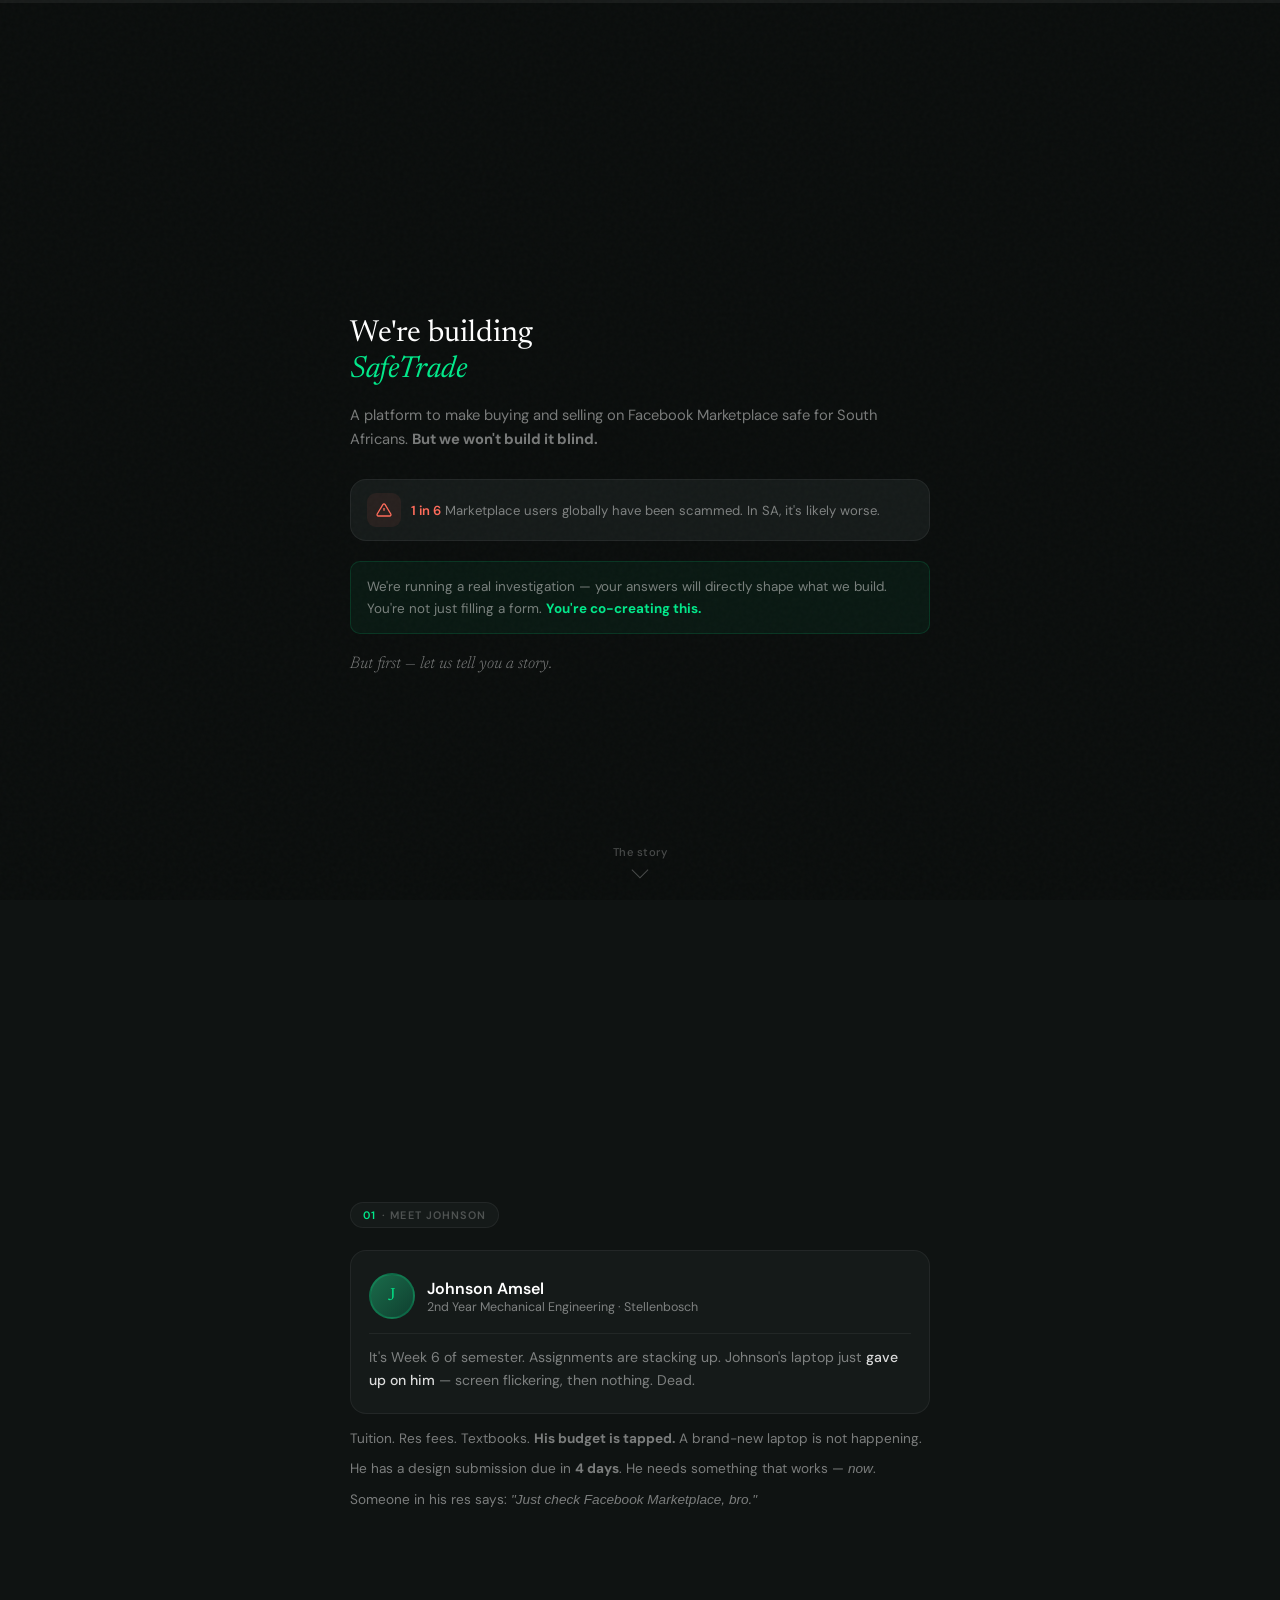
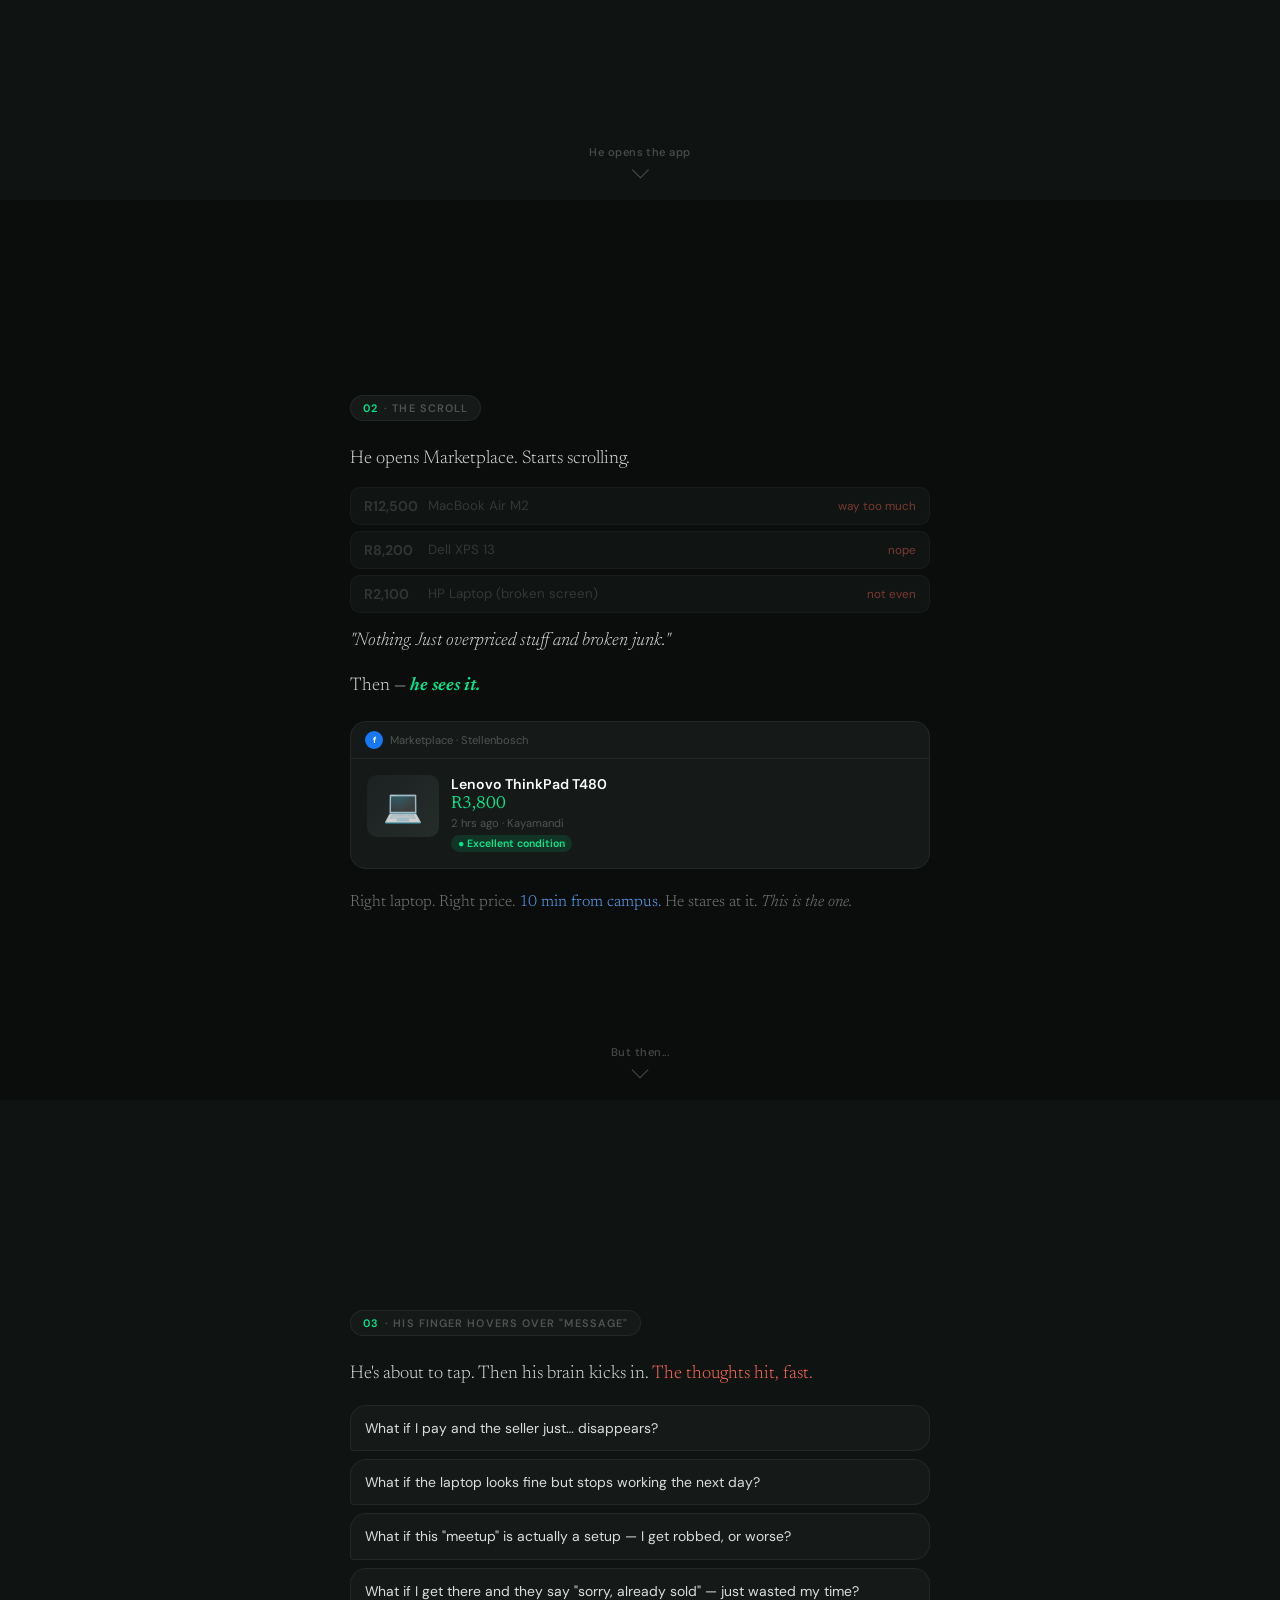
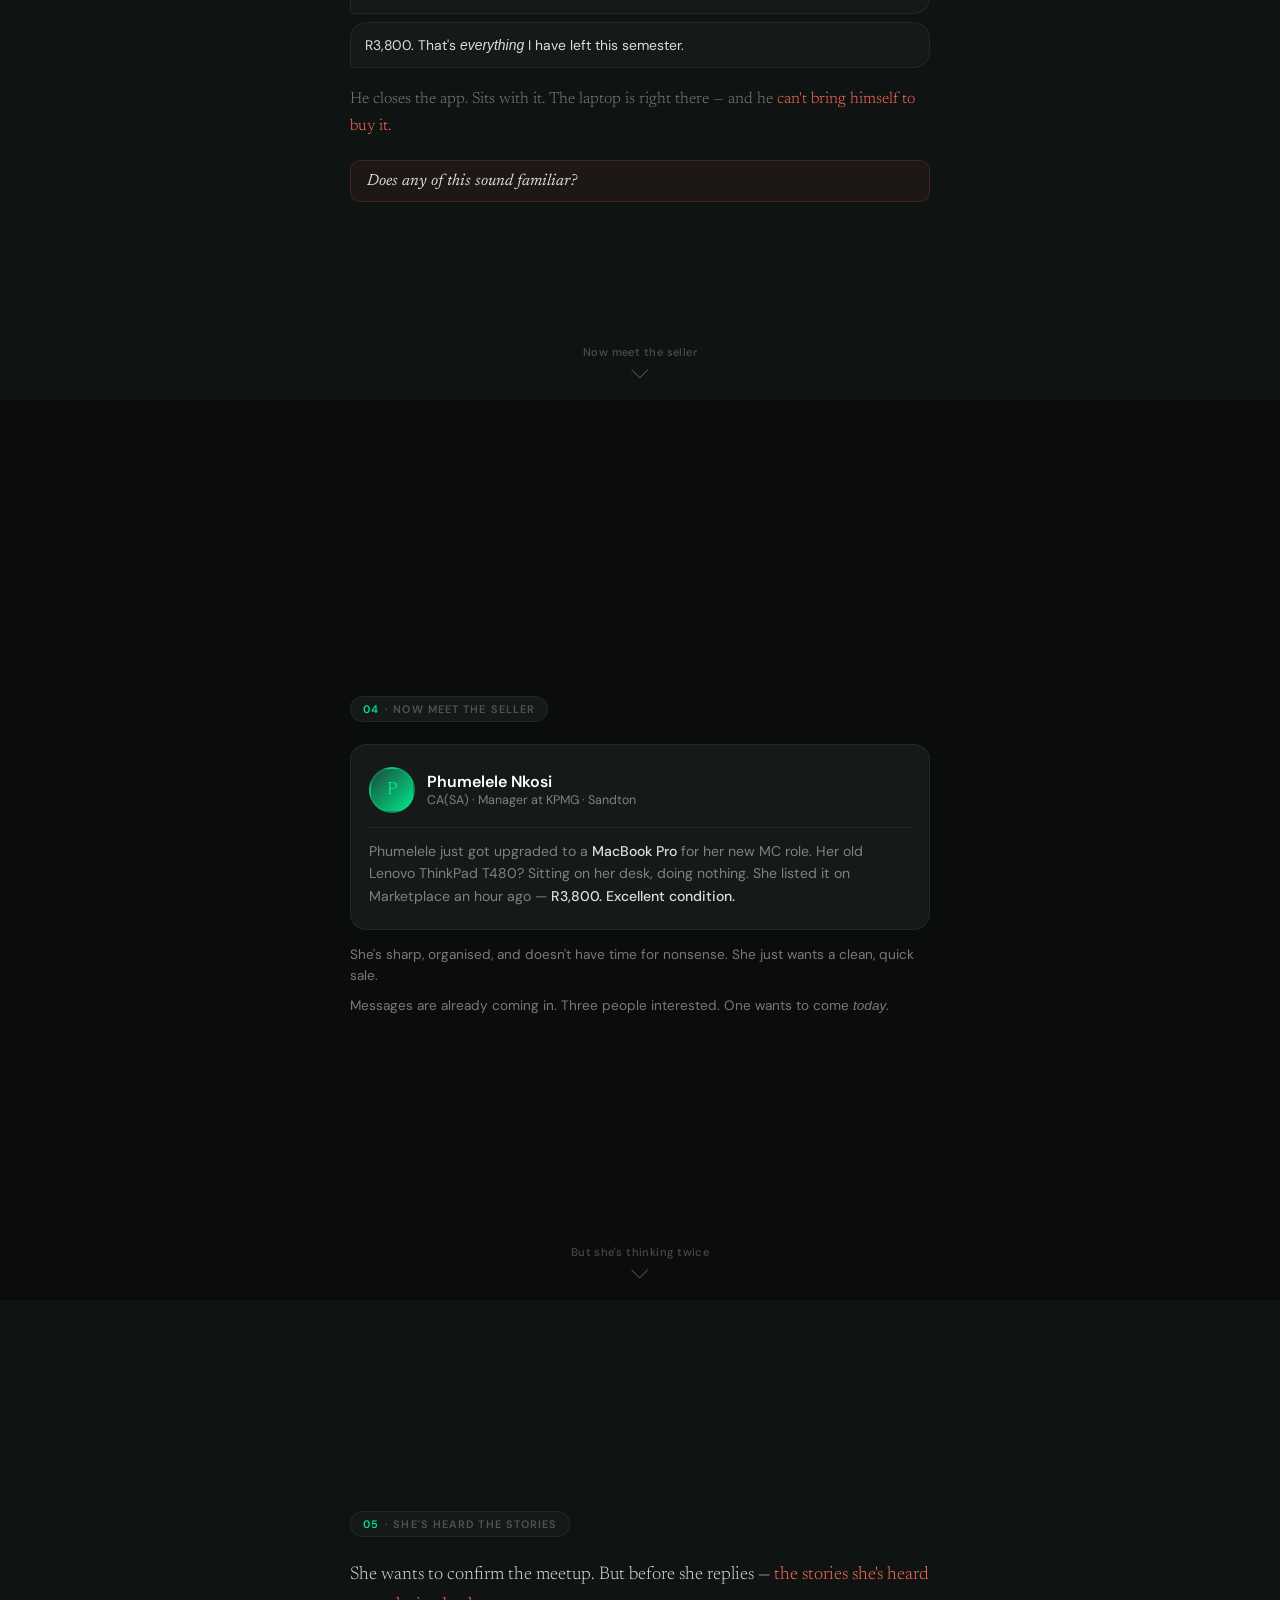
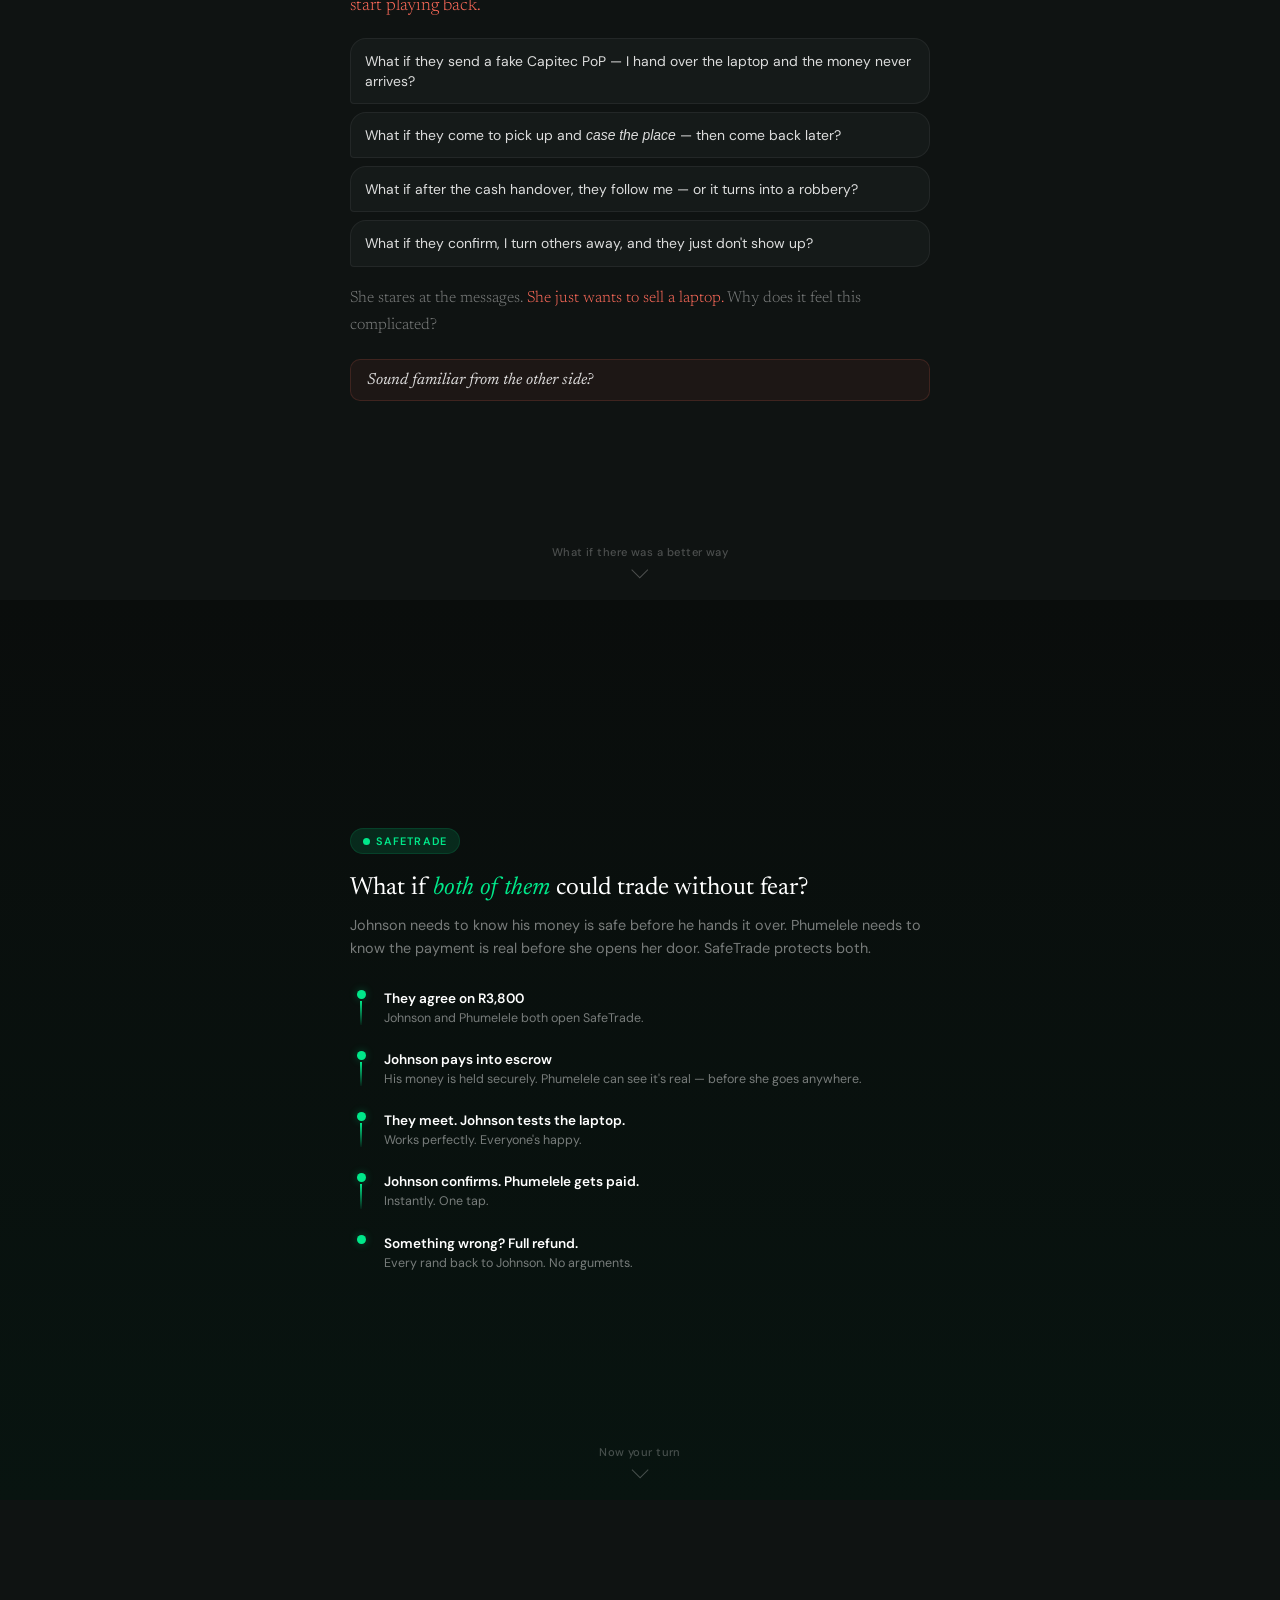
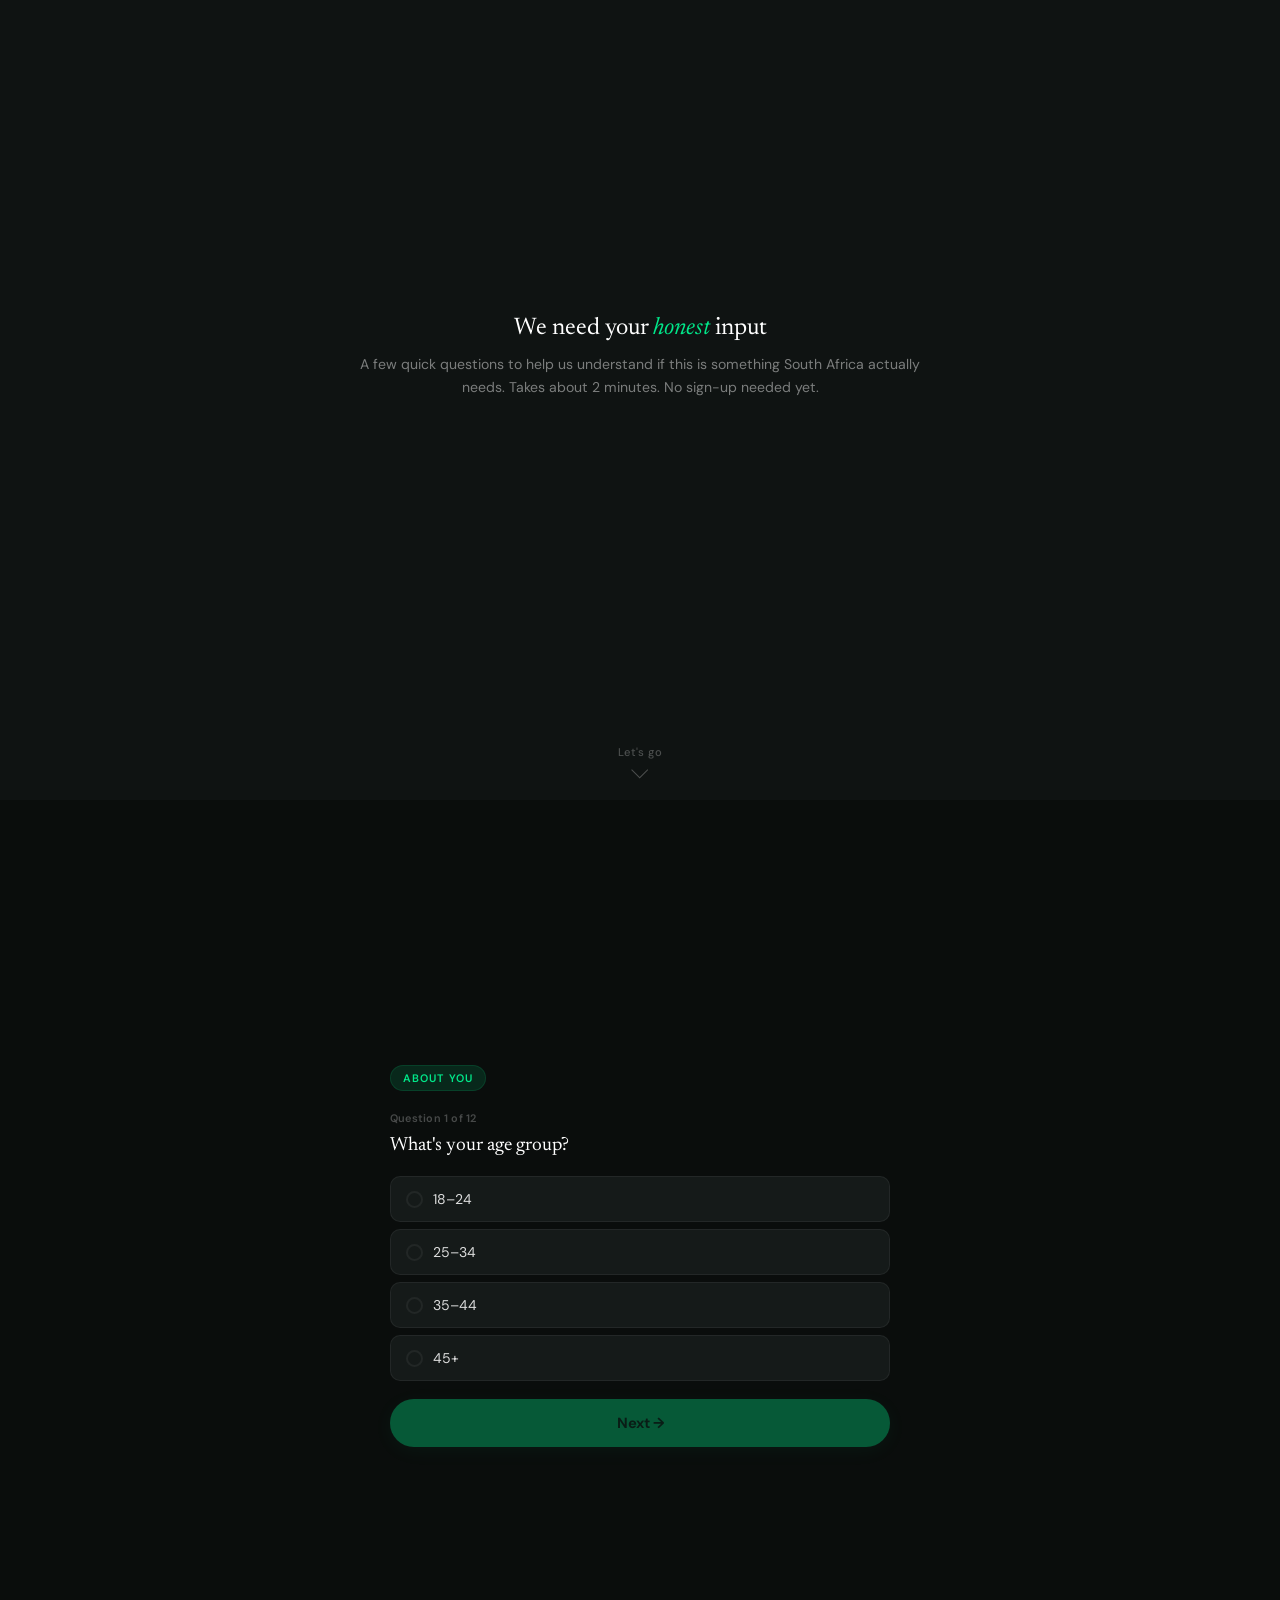
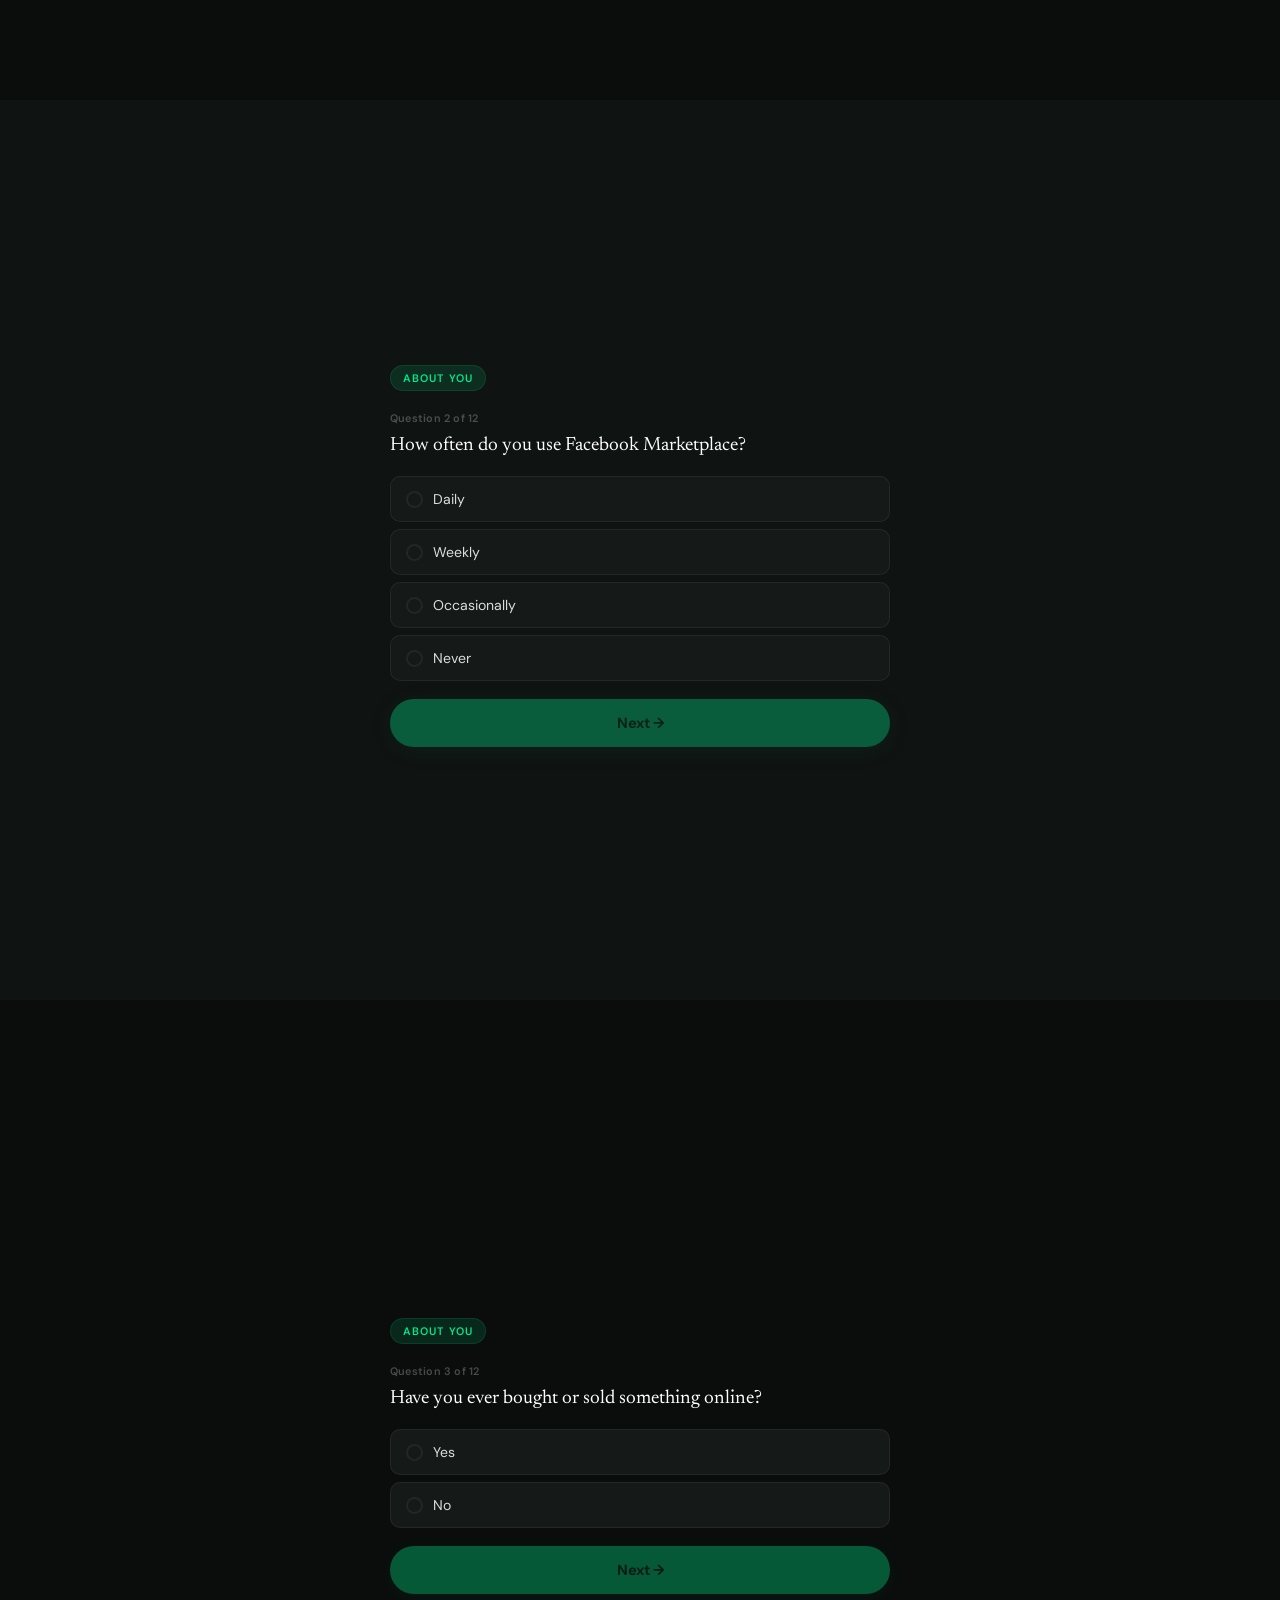
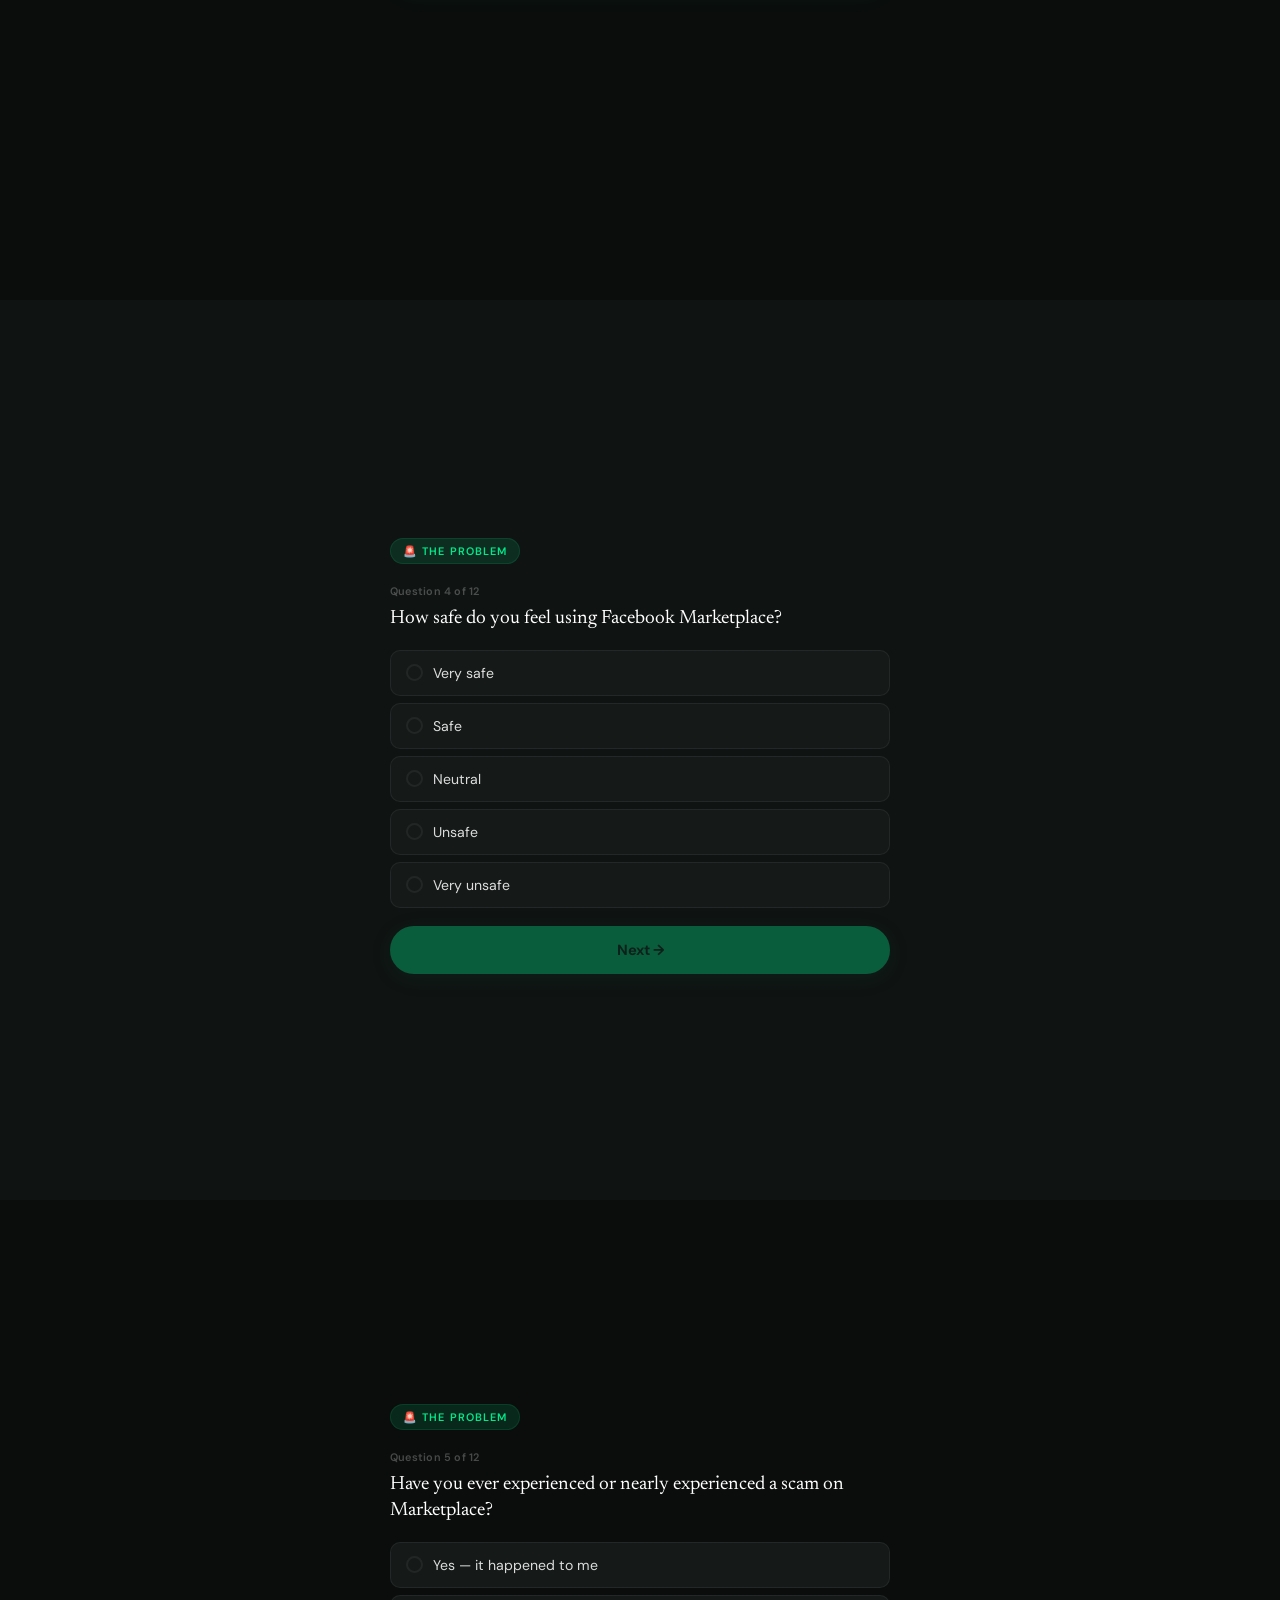
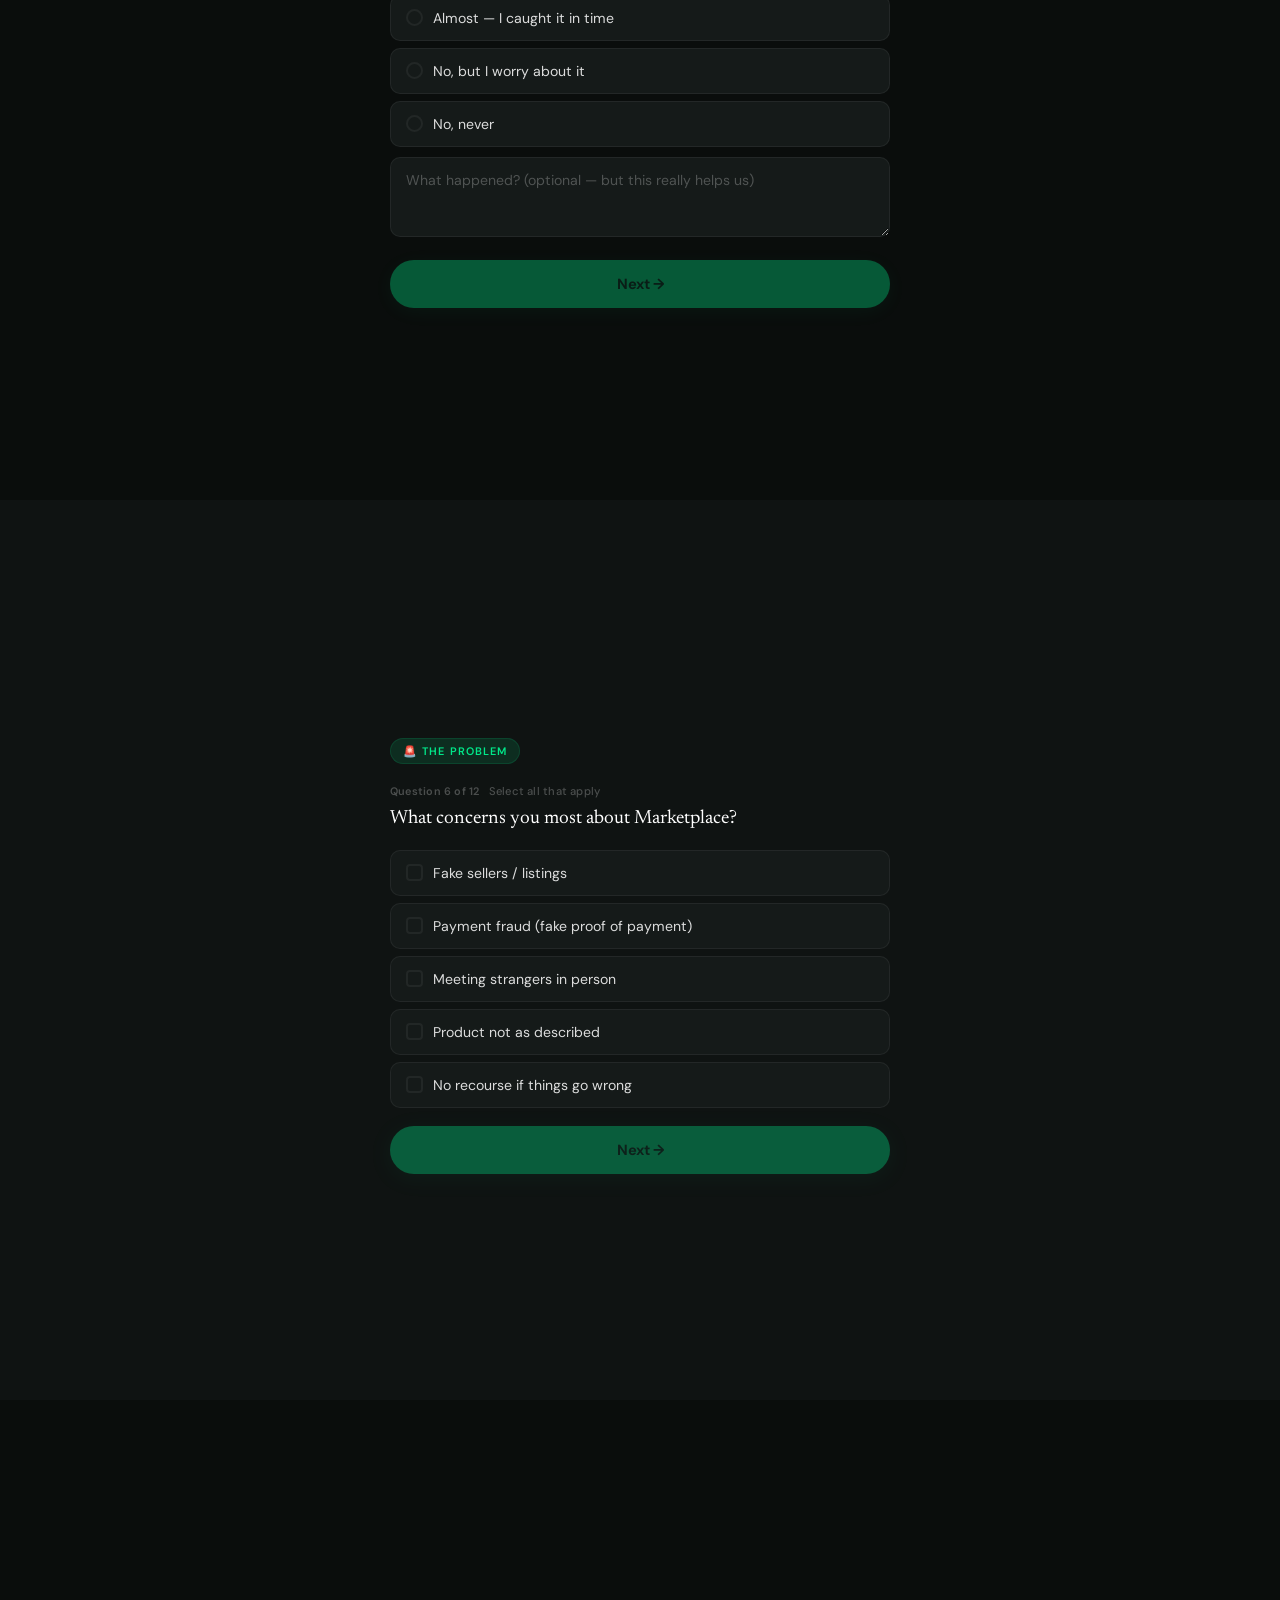
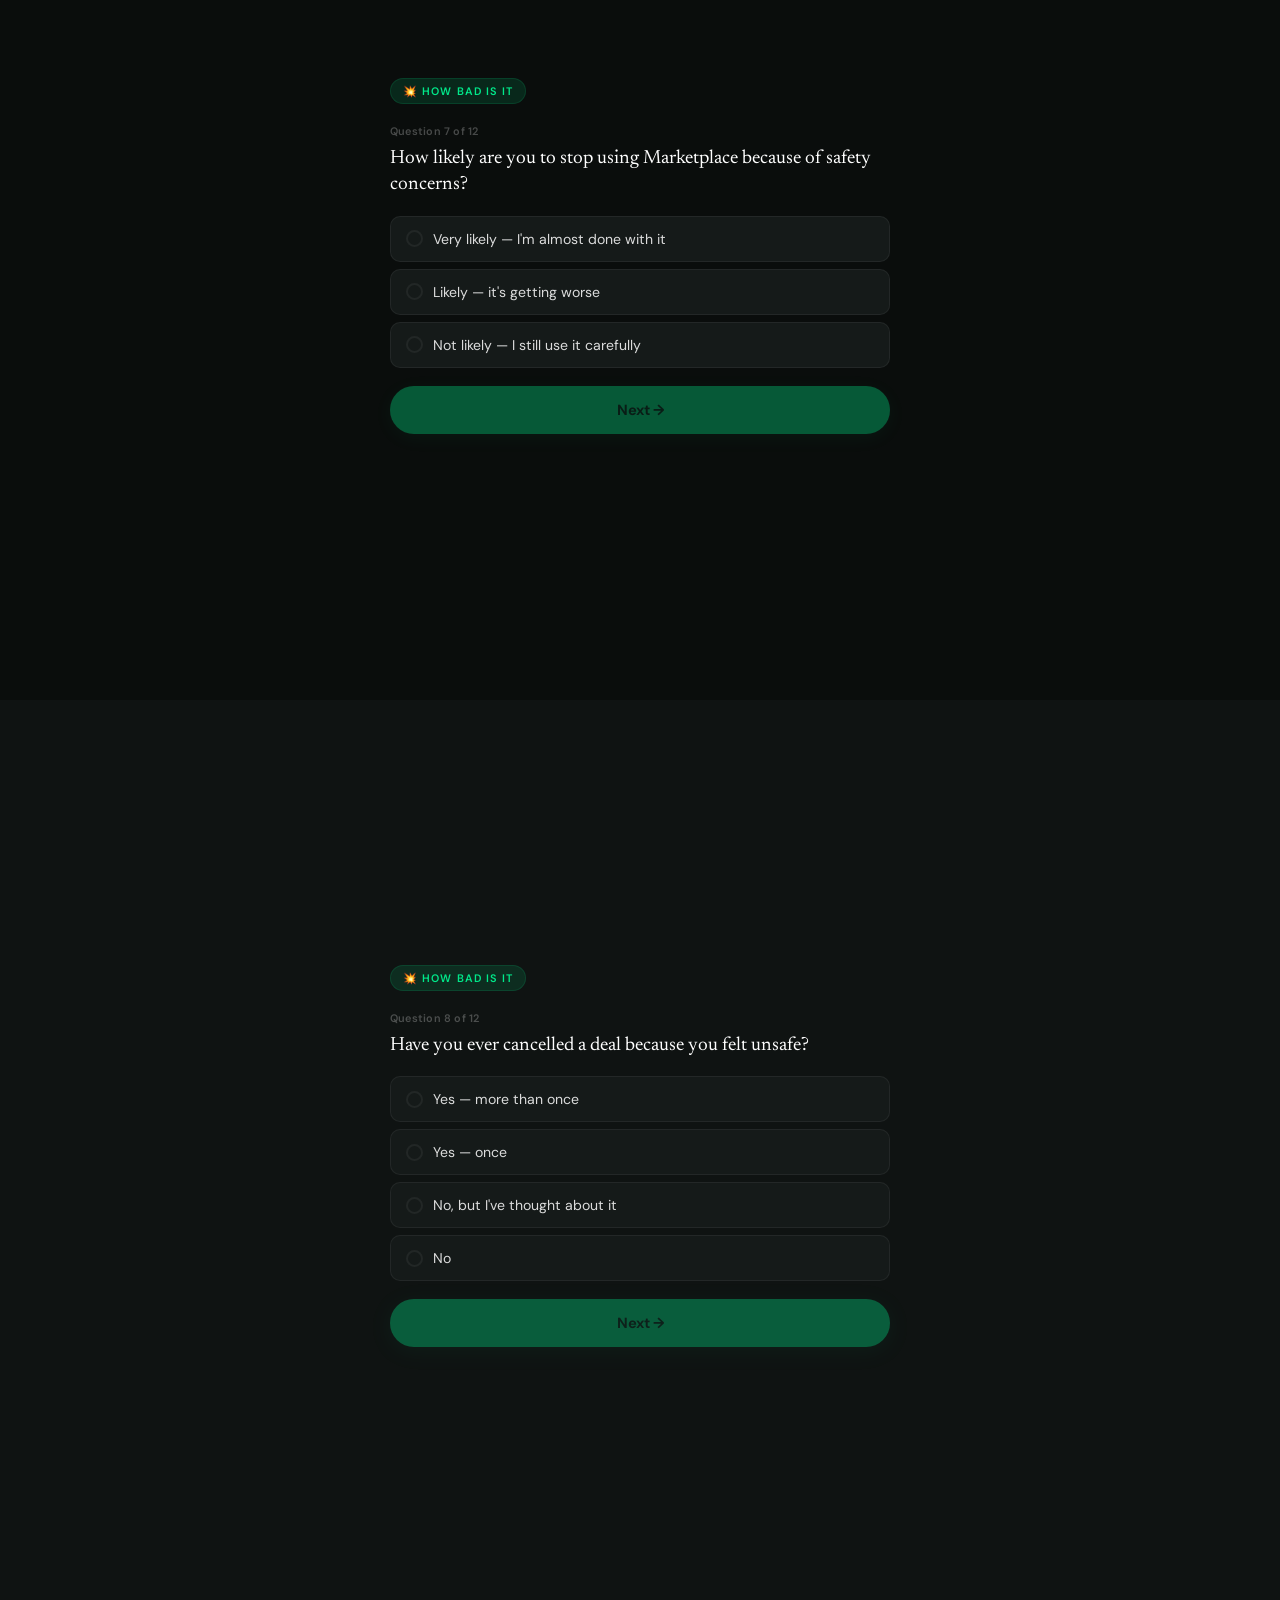
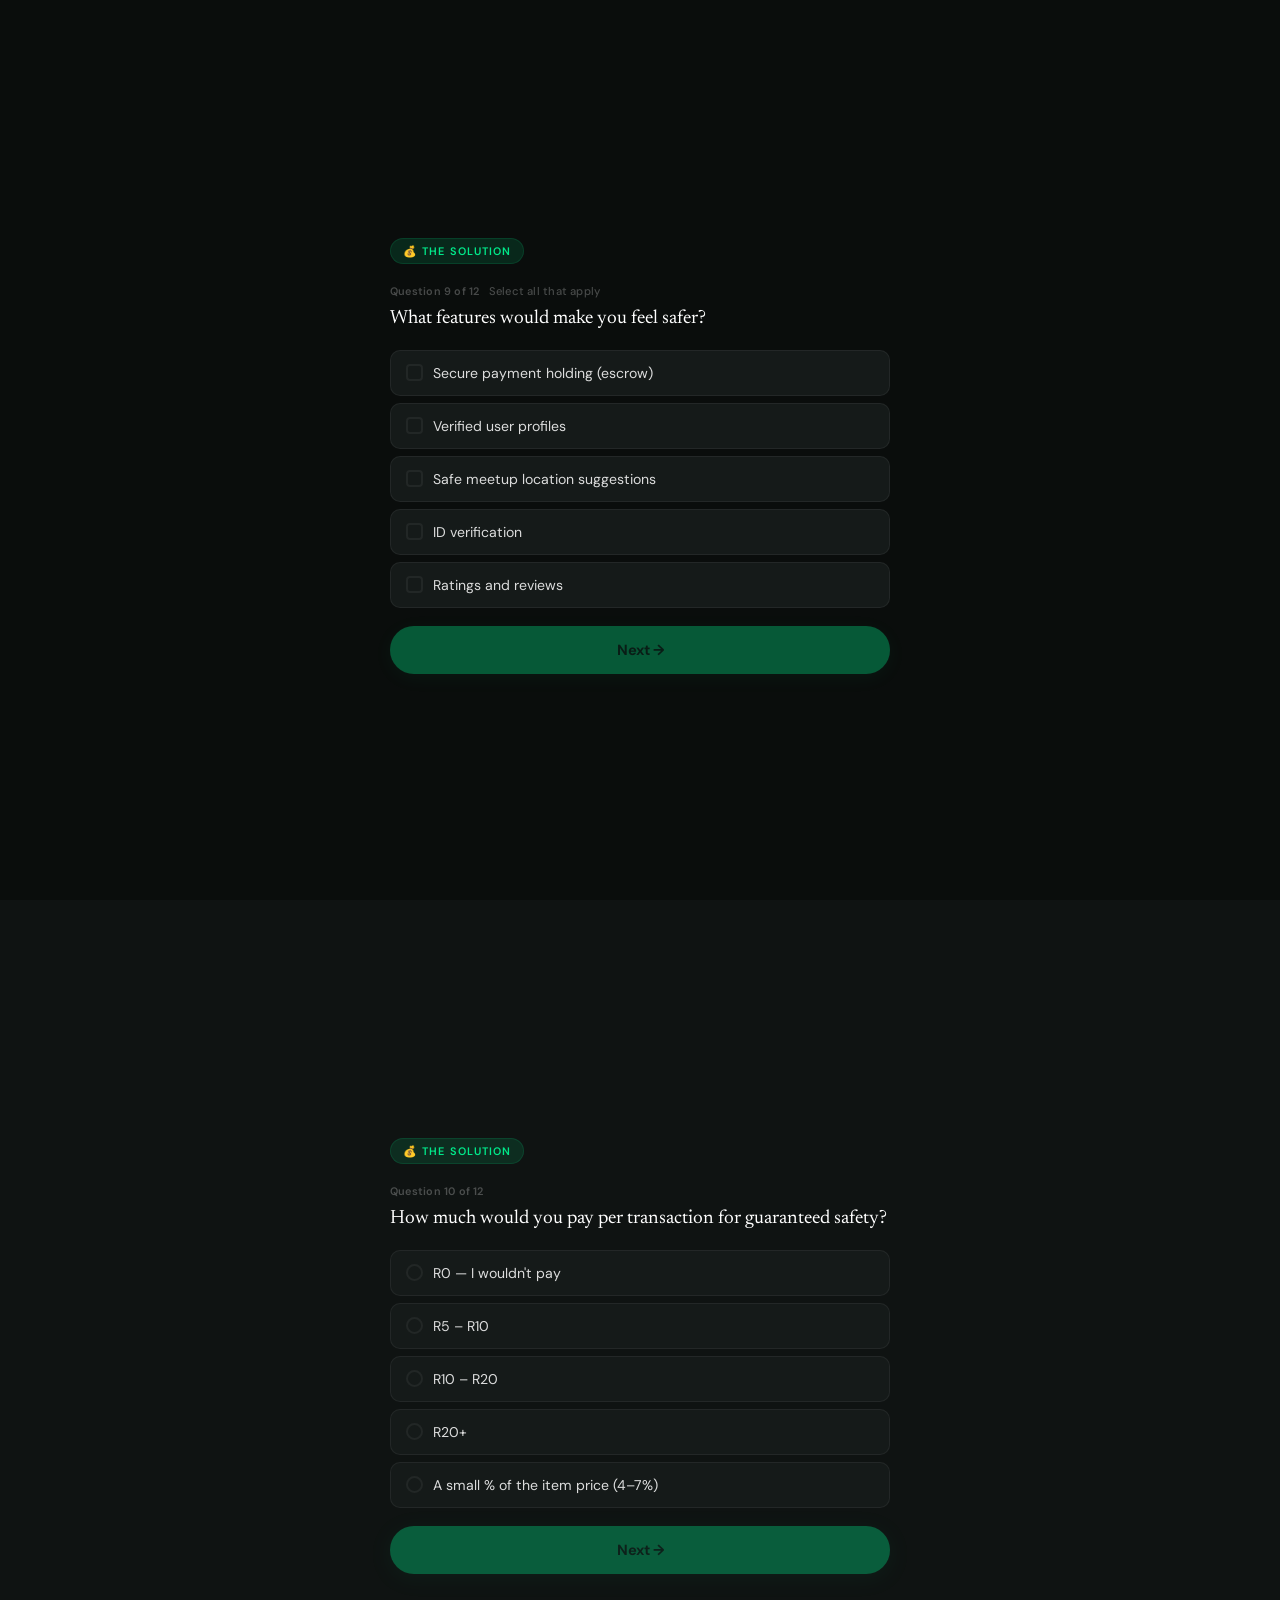
==== commit f181819d: "fixing the page not found" ====
--- a/app/frontend/index.html
+++ b/app/frontend/index.html
@@ -22,46 +22,63 @@
   <div class="top-bar-fill" id="topFill"></div>
 </div>
 
-<div class="top-bar"><div class="top-bar-fill" id="topFill"></div></div>
- 
+
 <!-- ═══ 1. WELCOME ═══ -->
-<section class="screen s-welcome" data-s="0">
+<section class="screen s-welcome s-story" data-s="0">
   <div class="screen-inner">
     <div class="wlogo au"><svg viewBox="0 0 24 24" fill="none" stroke="#0B3D2C" stroke-width="2.5" stroke-linecap="round"><path d="M12 22s8-4 8-10V5l-8-3-8 3v7c0 6 8 10 8 10z"/></svg></div>
-    <h1 class="au d1">Welcome to<br><em>SafeTrade</em></h1>
-    <p class="wsub au d2">We're building something to make buying and selling on Facebook Marketplace safe for South Africans. But first — a quick story.</p>
+    <h1 class="au d1">We're building<br><em>SafeTrade</em></h1>
+    <p class="wsub au d2">A platform to make buying and selling on Facebook Marketplace safe for South Africans. <strong>But we won't build it blind.</strong></p>
     <div class="wstat au d3">
       <div class="wstat-icon"><svg width="16" height="16" viewBox="0 0 24 24" fill="none" stroke="#FF6B5A" stroke-width="2"><path d="M10.29 3.86L1.82 18a2 2 0 0 0 1.71 3h16.94a2 2 0 0 0 1.71-3L13.71 3.86a2 2 0 0 0-3.42 0z"/><line x1="12" y1="9" x2="12" y2="13"/><line x1="12" y1="17" x2="12.01" y2="17"/></svg></div>
       <div class="wstat-text"><strong>1 in 6</strong> Marketplace users globally have been scammed. In SA, it's likely worse.</div>
     </div>
-  </div>
-  <div class="scroll-cue">Scroll<div class="chev"></div></div>
+    <div class="wbadge au d4">
+      <div class="wbadge-inner">
+        <div class="wbadge-text">We're running a real investigation — your answers will directly shape what we build. You're not just filling a form. <strong>You're co-creating this.</strong></div>
+      </div>
+    </div>
+    <p class="wstory-tease au d5">But first — let us tell you a story.</p>
+  </div>
+  <div class="scroll-cue">The story<div class="chev"></div></div>
 </section>
  
 <!-- ═══ 2. MEET JOHNSON ═══ -->
-<section class="screen" style="background:var(--bg2)" data-s="1">
-  <div class="screen-inner">
-    <div class="ctag au"><span class="n">01</span> · A story you might know</div>
+<section class="screen s-story" style="background:var(--bg2)" data-s="1">
+  <div class="screen-inner">
+    <div class="ctag au"><span class="n">01</span> · Meet Johnson</div>
     <div class="pcard au d1">
       <div class="pcard-top">
         <div class="avatar">J</div>
         <div><div class="pcard-name">Johnson Amsel</div><div class="pcard-sub">2nd Year Mechanical Engineering · Stellenbosch</div></div>
       </div>
-      <div class="pcard-bio au d2">Johnson's laptop just died — <strong>halfway through the semester.</strong> Between tuition, res fees, and textbooks, a new one is out of the question. He needs something solid, under R5,000, fast.</div>
-    </div>
-  </div>
-  <div class="scroll-cue">Keep going<div class="chev"></div></div>
-</section>
- 
-<!-- ═══ 3. THE FIND ═══ -->
-<section class="screen" data-s="2">
-  <div class="screen-inner">
-    <div class="ctag au"><span class="n">02</span> · The find</div>
-    <div class="narr au d1">Johnson opens Marketplace. Scrolls past junk. Then — <span class="g">he sees it.</span></div>
-    <div class="lcard au d2">
+      <div class="pcard-bio au d2">It's Week 6 of semester. Assignments are stacking up. Johnson's laptop just <strong>gave up on him</strong> — screen flickering, then nothing. Dead.</div>
+    </div>
+    <div class="pcard-detail au d3">
+      <div class="pcard-detail-row"><span>Tuition. Res fees. Textbooks. <strong>His budget is tapped.</strong> A brand-new laptop is not happening.</span></div>
+      <div class="pcard-detail-row"><span>He has a design submission due in <strong>4 days</strong>. He needs something that works — <em>now</em>.</span></div>
+      <div class="pcard-detail-row"><span>Someone in his res says: <em>"Just check Facebook Marketplace, bro."</em></span></div>
+    </div>
+  </div>
+  <div class="scroll-cue">He opens the app<div class="chev"></div></div>
+</section>
+ 
+<!-- ═══ 3. THE SCROLL ═══ -->
+<section class="screen s-story" data-s="2">
+  <div class="screen-inner">
+    <div class="ctag au"><span class="n">02</span> · The scroll</div>
+    <div class="narr au d1">He opens Marketplace. Starts scrolling.</div>
+    <div class="scroll-rejects au d2">
+      <div class="reject-item"><span class="rj-price">R12,500</span><span class="rj-name">MacBook Air M2</span><span class="rj-tag">way too much</span></div>
+      <div class="reject-item"><span class="rj-price">R8,200</span><span class="rj-name">Dell XPS 13</span><span class="rj-tag">nope</span></div>
+      <div class="reject-item"><span class="rj-price">R2,100</span><span class="rj-name">HP Laptop (broken screen)</span><span class="rj-tag">not even</span></div>
+    </div>
+    <div class="narr au d3" style="margin-top:4px"><em>"Nothing. Just overpriced stuff and broken junk."</em></div>
+    <div class="narr au d4" style="margin-top:14px">Then — <span class="g" style="font-weight:600">he sees it.</span></div>
+    <div class="lcard au d5">
       <div class="lcard-top"><div class="fb-d">f</div>Marketplace · Stellenbosch</div>
       <div class="lcard-body">
-        <div class="lcard-img">💻</div>
+        <div class="lcard-img" style="font-size:2rem;display:flex;align-items:center;justify-content:center">&#128187;</div>
         <div class="lcard-info">
           <h4>Lenovo ThinkPad T480</h4>
           <div class="lcard-price">R3,800</div>
@@ -70,55 +87,97 @@
         </div>
       </div>
     </div>
-    <div class="narr au d3" style="font-size:1rem;color:var(--text-dim)">Right laptop. Right price. <span class="b">10 min from campus.</span></div>
-  </div>
-  <div class="scroll-cue">Then...<div class="chev"></div></div>
-</section>
- 
-<!-- ═══ 4. THE FEAR ═══ -->
-<section class="screen" style="background:var(--bg2)" data-s="3">
-  <div class="screen-inner">
-    <div class="ctag"><span class="n">03</span> · But then...</div>
-    <div class="narr">He's about to message the seller. Then he stops. <span class="r">The thoughts hit.</span></div>
+    <div class="narr au d6" style="font-size:1rem;color:var(--text-dim)">Right laptop. Right price. <span class="b">10 min from campus.</span> He stares at it. <em>This is the one.</em></div>
+  </div>
+  <div class="scroll-cue">But then...<div class="chev"></div></div>
+</section>
+ 
+<!-- ═══ 4. JOHNSON'S FEAR ═══ -->
+<section class="screen s-story" style="background:var(--bg2)" data-s="3">
+  <div class="screen-inner">
+    <div class="ctag"><span class="n">03</span> · His finger hovers over "Message"</div>
+    <div class="narr">He's about to tap. Then his brain kicks in. <span class="r">The thoughts hit, fast.</span></div>
     <div class="tlist">
-      <div class="tbub"><span class="ic">😰</span> What if the laptop doesn't work and the seller vanishes?</div>
-      <div class="tbub"><span class="ic">📱</span> What if they show a fake proof of payment?</div>
-      <div class="tbub"><span class="ic">⚠️</span> What if the meetup turns dangerous?</div>
-      <div class="tbub"><span class="ic">💸</span> R3,800 is everything I saved this semester.</div>
-    </div>
-    <div class="narr" style="margin-top:18px;font-size:1rem;color:var(--text-dim)">Johnson closes the app. The gap between him and that laptop is <span class="r">fear</span>.</div>
-  </div>
-  <div class="scroll-cue">What if...<div class="chev"></div></div>
-</section>
- 
-<!-- ═══ 5. THE SOLUTION ═══ -->
-<section class="screen" style="background:linear-gradient(180deg,var(--bg) 0%,#081410 100%)" data-s="4">
+      <div class="tbub">What if I pay and the seller just… disappears?</div>
+      <div class="tbub">What if the laptop looks fine but stops working the next day?</div>
+      <div class="tbub">What if this "meetup" is actually a setup — I get robbed, or worse?</div>
+      <div class="tbub">What if I get there and they say "sorry, already sold" — just wasted my time?</div>
+      <div class="tbub">R3,800. That's <em>everything</em> I have left this semester.</div>
+    </div>
+    <div class="narr" style="margin-top:18px;font-size:1rem;color:var(--text-dim)">He closes the app. Sits with it. The laptop is right there — and he <span class="r">can't bring himself to buy it.</span></div>
+    <div class="relate-prompt">
+      <span>Does any of this sound familiar?</span>
+    </div>
+  </div>
+  <div class="scroll-cue">Now meet the seller<div class="chev"></div></div>
+</section>
+ 
+<!-- ═══ 5. MEET PHUMELELE ═══ -->
+<section class="screen s-story" style="background:var(--bg)" data-s="4">
+  <div class="screen-inner">
+    <div class="ctag au"><span class="n">04</span> · Now meet the seller</div>
+    <div class="pcard au d1">
+      <div class="pcard-top">
+        <div class="avatar" style="background:linear-gradient(135deg,#1a4a3a,#00E88A)">P</div>
+        <div><div class="pcard-name">Phumelele Nkosi</div><div class="pcard-sub">CA(SA) · Manager at KPMG · Sandton</div></div>
+      </div>
+      <div class="pcard-bio au d2">Phumelele just got upgraded to a <strong>MacBook Pro</strong> for her new MC role. Her old Lenovo ThinkPad T480? Sitting on her desk, doing nothing. She listed it on Marketplace an hour ago — <strong>R3,800. Excellent condition.</strong></div>
+    </div>
+    <div class="pcard-detail au d3">
+      <div class="pcard-detail-row"><span>She's sharp, organised, and doesn't have time for nonsense. She just wants a clean, quick sale.</span></div>
+      <div class="pcard-detail-row"><span>Messages are already coming in. Three people interested. One wants to come <em>today</em>.</span></div>
+    </div>
+  </div>
+  <div class="scroll-cue">But she's thinking twice<div class="chev"></div></div>
+</section>
+
+<!-- ═══ 6. PHUMELELE'S FEARS ═══ -->
+<section class="screen s-story" style="background:var(--bg2)" data-s="5">
+  <div class="screen-inner">
+    <div class="ctag"><span class="n">05</span> · She's heard the stories</div>
+    <div class="narr">She wants to confirm the meetup. But before she replies — <span class="r">the stories she's heard start playing back.</span></div>
+    <div class="tlist">
+      <div class="tbub">What if they send a fake Capitec PoP — I hand over the laptop and the money never arrives?</div>
+      <div class="tbub">What if they come to pick up and <em>case the place</em> — then come back later?</div>
+      <div class="tbub">What if after the cash handover, they follow me — or it turns into a robbery?</div>
+      <div class="tbub">What if they confirm, I turn others away, and they just don't show up?</div>
+    </div>
+    <div class="narr" style="margin-top:18px;font-size:1rem;color:var(--text-dim)">She stares at the messages. <span class="r">She just wants to sell a laptop.</span> Why does it feel this complicated?</div>
+    <div class="relate-prompt">
+      <span>Sound familiar from the other side?</span>
+    </div>
+  </div>
+  <div class="scroll-cue">What if there was a better way<div class="chev"></div></div>
+</section>
+
+<!-- ═══ 6. THE SOLUTION ═══ -->
+<section class="screen s-story" style="background:linear-gradient(180deg,var(--bg) 0%,#081410 100%)" data-s="6">
   <div class="screen-inner">
     <div class="sec-label au"><span style="width:7px;height:7px;border-radius:50%;background:var(--green);animation:pulse 2s infinite"></span> SafeTrade</div>
-    <h2 class="au d1" style="font-family:'Newsreader',serif;font-size:1.55rem;font-weight:400;color:var(--white);margin-bottom:22px;line-height:1.2">What if his money was <em style="color:var(--green);font-style:italic">protected</em> until he got what he paid for?</h2>
-    <div class="flow au d2">
-      <div class="fl-item"><div class="fl-rail"><div class="fl-dot"></div><div class="fl-line"></div></div><div class="fl-body"><h4>They agree on R3,800</h4><p>Both open SafeTrade.</p></div></div>
-      <div class="fl-item"><div class="fl-rail"><div class="fl-dot"></div><div class="fl-line"></div></div><div class="fl-body"><h4>Johnson pays into SafeTrade</h4><p>Money held securely. Seller sees it's real.</p></div></div>
-      <div class="fl-item"><div class="fl-rail"><div class="fl-dot"></div><div class="fl-line"></div></div><div class="fl-body"><h4>They meet. He tests the laptop.</h4><p>Everything checks out.</p></div></div>
-      <div class="fl-item"><div class="fl-rail"><div class="fl-dot"></div><div class="fl-line"></div></div><div class="fl-body"><h4>Happy? Seller gets paid instantly.</h4><p>One tap. Done.</p></div></div>
-      <div class="fl-item"><div class="fl-rail"><div class="fl-dot"></div></div><div class="fl-body"><h4>Something wrong? Full refund.</h4><p>Every rand back.</p></div></div>
+    <h2 class="au d1" style="font-family:'Newsreader',serif;font-size:1.55rem;font-weight:400;color:var(--white);margin-bottom:10px;line-height:1.2">What if <em style="color:var(--green);font-style:italic">both of them</em> could trade without fear?</h2>
+    <p class="au d2" style="font-size:0.9rem;color:var(--text-dim);margin-bottom:18px;line-height:1.6">Johnson needs to know his money is safe before he hands it over. Phumelele needs to know the payment is real before she opens her door. SafeTrade protects both.</p>
+    <div class="flow au d3">
+      <div class="fl-item"><div class="fl-rail"><div class="fl-dot"></div><div class="fl-line"></div></div><div class="fl-body"><h4>They agree on R3,800</h4><p>Johnson and Phumelele both open SafeTrade.</p></div></div>
+      <div class="fl-item"><div class="fl-rail"><div class="fl-dot"></div><div class="fl-line"></div></div><div class="fl-body"><h4>Johnson pays into escrow</h4><p>His money is held securely. Phumelele can see it's real — before she goes anywhere.</p></div></div>
+      <div class="fl-item"><div class="fl-rail"><div class="fl-dot"></div><div class="fl-line"></div></div><div class="fl-body"><h4>They meet. Johnson tests the laptop.</h4><p>Works perfectly. Everyone's happy.</p></div></div>
+      <div class="fl-item"><div class="fl-rail"><div class="fl-dot"></div><div class="fl-line"></div></div><div class="fl-body"><h4>Johnson confirms. Phumelele gets paid.</h4><p>Instantly. One tap.</p></div></div>
+      <div class="fl-item"><div class="fl-rail"><div class="fl-dot"></div></div><div class="fl-body"><h4>Something wrong? Full refund.</h4><p>Every rand back to Johnson. No arguments.</p></div></div>
     </div>
   </div>
   <div class="scroll-cue">Now your turn<div class="chev"></div></div>
 </section>
  
-<!-- ═══ 6. SURVEY INTRO ═══ -->
-<section class="screen" style="background:var(--bg2)" data-s="5">
+<!-- ═══ 7. SURVEY INTRO ═══ -->
+<section class="screen s-story" style="background:var(--bg2)" data-s="7">
   <div class="screen-inner sec-intro">
-    <div class="emoji">💬</div>
     <h2>We need your <em>honest</em> input</h2>
     <p style="margin-top:10px">A few quick questions to help us understand if this is something South Africa actually needs. Takes about 2 minutes. No sign-up needed yet.</p>
   </div>
   <div class="scroll-cue">Let's go<div class="chev"></div></div>
 </section>
  
-<!-- ═══ 7. SECTION 1: PROFILE ═══ -->
-<section class="screen" data-s="6">
+<!-- ═══ 8. Q1: AGE ═══ -->
+<section class="screen s-survey" data-s="8">
   <div class="screen-inner">
     <div class="sec-label">About You</div>
     <div class="qcount">Question 1 of 12</div>
@@ -129,12 +188,12 @@
       <div class="opt" onclick="pick(this,'age')"><span class="dot"></span>35–44<span class="tick">✓</span></div>
       <div class="opt" onclick="pick(this,'age')"><span class="dot"></span>45+<span class="tick">✓</span></div>
     </div>
-    <button class="next-btn" id="nb-age" onclick="goNext(7)">Next →</button>
-  </div>
-</section>
- 
-<!-- ═══ 8. Q2: FREQUENCY ═══ -->
-<section class="screen" style="background:var(--bg2)" data-s="7">
+    <button class="next-btn" id="nb-age" onclick="goNext(9)">Next →</button>
+  </div>
+</section>
+
+<!-- ═══ 9. Q2: FREQUENCY ═══ -->
+<section class="screen s-survey" style="background:var(--bg2)" data-s="9">
   <div class="screen-inner">
     <div class="sec-label">About You</div>
     <div class="qcount">Question 2 of 12</div>
@@ -145,12 +204,12 @@
       <div class="opt" onclick="pick(this,'freq')"><span class="dot"></span>Occasionally<span class="tick">✓</span></div>
       <div class="opt" onclick="pick(this,'freq')"><span class="dot"></span>Never<span class="tick">✓</span></div>
     </div>
-    <button class="next-btn" id="nb-freq" onclick="goNext(8)">Next →</button>
-  </div>
-</section>
- 
-<!-- ═══ 9. Q3: BOUGHT/SOLD ═══ -->
-<section class="screen" data-s="8">
+    <button class="next-btn" id="nb-freq" onclick="goNext(10)">Next →</button>
+  </div>
+</section>
+
+<!-- ═══ 10. Q3: BOUGHT/SOLD ═══ -->
+<section class="screen s-survey" data-s="10">
   <div class="screen-inner">
     <div class="sec-label">About You</div>
     <div class="qcount">Question 3 of 12</div>
@@ -159,29 +218,29 @@
       <div class="opt" onclick="pick(this,'online')"><span class="dot"></span>Yes<span class="tick">✓</span></div>
       <div class="opt" onclick="pick(this,'online')"><span class="dot"></span>No<span class="tick">✓</span></div>
     </div>
-    <button class="next-btn" id="nb-online" onclick="goNext(9)">Next →</button>
-  </div>
-</section>
- 
-<!-- ═══ 10. Q4: SAFETY FEELING ═══ -->
-<section class="screen" style="background:var(--bg2)" data-s="9">
+    <button class="next-btn" id="nb-online" onclick="goNext(11)">Next →</button>
+  </div>
+</section>
+
+<!-- ═══ 11. Q4: SAFETY FEELING ═══ -->
+<section class="screen s-survey" style="background:var(--bg2)" data-s="11">
   <div class="screen-inner">
     <div class="sec-label">🚨 The Problem</div>
     <div class="qcount">Question 4 of 12</div>
     <div class="qtitle">How safe do you feel using Facebook Marketplace?</div>
     <div class="opts" data-q="safety">
       <div class="opt" onclick="pick(this,'safety')"><span class="dot"></span>Very safe<span class="tick">✓</span></div>
-      <div class="opt" onclick="pick(this,'safety')"><span class="dot"></span>Somewhat safe<span class="tick">✓</span></div>
+      <div class="opt" onclick="pick(this,'safety')"><span class="dot"></span>Safe<span class="tick">✓</span></div>
       <div class="opt" onclick="pick(this,'safety')"><span class="dot"></span>Neutral<span class="tick">✓</span></div>
       <div class="opt" onclick="pick(this,'safety')"><span class="dot"></span>Unsafe<span class="tick">✓</span></div>
       <div class="opt" onclick="pick(this,'safety')"><span class="dot"></span>Very unsafe<span class="tick">✓</span></div>
     </div>
-    <button class="next-btn" id="nb-safety" onclick="goNext(10)">Next →</button>
-  </div>
-</section>
- 
-<!-- ═══ 11. Q5: SCAM EXPERIENCE ═══ -->
-<section class="screen" data-s="10">
+    <button class="next-btn" id="nb-safety" onclick="goNext(12)">Next →</button>
+  </div>
+</section>
+
+<!-- ═══ 12. Q5: SCAM EXPERIENCE ═══ -->
+<section class="screen s-survey" data-s="12">
   <div class="screen-inner">
     <div class="sec-label">🚨 The Problem</div>
     <div class="qcount">Question 5 of 12</div>
@@ -193,12 +252,12 @@
       <div class="opt" onclick="pick(this,'scammed')"><span class="dot"></span>No, never<span class="tick">✓</span></div>
     </div>
     <textarea class="q-text-input" id="scam-story" placeholder="What happened? (optional — but this really helps us)"></textarea>
-    <button class="next-btn" id="nb-scammed" onclick="goNext(11)">Next →</button>
-  </div>
-</section>
- 
-<!-- ═══ 12. Q6: TOP CONCERNS (multi) ═══ -->
-<section class="screen" style="background:var(--bg2)" data-s="11">
+    <button class="next-btn" id="nb-scammed" onclick="goNext(13)">Next →</button>
+  </div>
+</section>
+
+<!-- ═══ 13. Q6: TOP CONCERNS (multi) ═══ -->
+<section class="screen s-survey" style="background:var(--bg2)" data-s="13">
   <div class="screen-inner">
     <div class="sec-label">🚨 The Problem</div>
     <div class="qcount">Question 6 of 12 <span class="optional-tag">Select all that apply</span></div>
@@ -210,12 +269,12 @@
       <div class="opt opt-multi" onclick="pickMulti(this,'concerns')"><span class="dot"></span>Product not as described<span class="tick">✓</span></div>
       <div class="opt opt-multi" onclick="pickMulti(this,'concerns')"><span class="dot"></span>No recourse if things go wrong<span class="tick">✓</span></div>
     </div>
-    <button class="next-btn" id="nb-concerns" onclick="goNext(12)">Next →</button>
-  </div>
-</section>
- 
-<!-- ═══ 13. Q7: STOP USING ═══ -->
-<section class="screen" data-s="12">
+    <button class="next-btn" id="nb-concerns" onclick="goNext(14)">Next →</button>
+  </div>
+</section>
+
+<!-- ═══ 14. Q7: STOP USING ═══ -->
+<section class="screen s-survey" data-s="14">
   <div class="screen-inner">
     <div class="sec-label">💥 How Bad Is It</div>
     <div class="qcount">Question 7 of 12</div>
@@ -225,12 +284,12 @@
       <div class="opt" onclick="pick(this,'stopuse')"><span class="dot"></span>Likely — it's getting worse<span class="tick">✓</span></div>
       <div class="opt" onclick="pick(this,'stopuse')"><span class="dot"></span>Not likely — I still use it carefully<span class="tick">✓</span></div>
     </div>
-    <button class="next-btn" id="nb-stopuse" onclick="goNext(13)">Next →</button>
-  </div>
-</section>
- 
-<!-- ═══ 14. Q8: CANCELLED DEAL ═══ -->
-<section class="screen" style="background:var(--bg2)" data-s="13">
+    <button class="next-btn" id="nb-stopuse" onclick="goNext(15)">Next →</button>
+  </div>
+</section>
+
+<!-- ═══ 15. Q8: CANCELLED DEAL ═══ -->
+<section class="screen s-survey" style="background:var(--bg2)" data-s="15">
   <div class="screen-inner">
     <div class="sec-label">💥 How Bad Is It</div>
     <div class="qcount">Question 8 of 12</div>
@@ -241,12 +300,12 @@
       <div class="opt" onclick="pick(this,'cancelled')"><span class="dot"></span>No, but I've thought about it<span class="tick">✓</span></div>
       <div class="opt" onclick="pick(this,'cancelled')"><span class="dot"></span>No<span class="tick">✓</span></div>
     </div>
-    <button class="next-btn" id="nb-cancelled" onclick="goNext(14)">Next →</button>
-  </div>
-</section>
- 
-<!-- ═══ 15. Q9: FEATURES (multi) ═══ -->
-<section class="screen" data-s="14">
+    <button class="next-btn" id="nb-cancelled" onclick="goNext(16)">Next →</button>
+  </div>
+</section>
+
+<!-- ═══ 16. Q9: FEATURES (multi) ═══ -->
+<section class="screen s-survey" data-s="16">
   <div class="screen-inner">
     <div class="sec-label">💰 The Solution</div>
     <div class="qcount">Question 9 of 12 <span class="optional-tag">Select all that apply</span></div>
@@ -258,12 +317,12 @@
       <div class="opt opt-multi" onclick="pickMulti(this,'features')"><span class="dot"></span>ID verification<span class="tick">✓</span></div>
       <div class="opt opt-multi" onclick="pickMulti(this,'features')"><span class="dot"></span>Ratings and reviews<span class="tick">✓</span></div>
     </div>
-    <button class="next-btn" id="nb-features" onclick="goNext(15)">Next →</button>
-  </div>
-</section>
- 
-<!-- ═══ 16. Q10: WILLINGNESS TO PAY ═══ -->
-<section class="screen" style="background:var(--bg2)" data-s="15">
+    <button class="next-btn" id="nb-features" onclick="goNext(17)">Next →</button>
+  </div>
+</section>
+
+<!-- ═══ 17. Q10: WILLINGNESS TO PAY ═══ -->
+<section class="screen s-survey" style="background:var(--bg2)" data-s="17">
   <div class="screen-inner">
     <div class="sec-label">💰 The Solution</div>
     <div class="qcount">Question 10 of 12</div>
@@ -275,12 +334,12 @@
       <div class="opt" onclick="pick(this,'price')"><span class="dot"></span>R20+<span class="tick">✓</span></div>
       <div class="opt" onclick="pick(this,'price')"><span class="dot"></span>A small % of the item price (4–7%)<span class="tick">✓</span></div>
     </div>
-    <button class="next-btn" id="nb-price" onclick="goNext(16)">Next →</button>
-  </div>
-</section>
- 
-<!-- ═══ 17. Q11: WHEN PAY ═══ -->
-<section class="screen" data-s="16">
+    <button class="next-btn" id="nb-price" onclick="goNext(18)">Next →</button>
+  </div>
+</section>
+
+<!-- ═══ 18. Q11: WHEN PAY ═══ -->
+<section class="screen s-survey" data-s="18">
   <div class="screen-inner">
     <div class="sec-label">💰 The Solution</div>
     <div class="qcount">Question 11 of 12</div>
@@ -290,27 +349,30 @@
       <div class="opt" onclick="pick(this,'whenpay')"><span class="dot"></span>After a successful transaction<span class="tick">✓</span></div>
       <div class="opt" onclick="pick(this,'whenpay')"><span class="dot"></span>Only for high-value items (R1,000+)<span class="tick">✓</span></div>
     </div>
-    <button class="next-btn" id="nb-whenpay" onclick="goNext(17)">Next →</button>
-  </div>
-</section>
- 
-<!-- ═══ 18. Q12: OPEN INSIGHT ═══ -->
-<section class="screen" style="background:var(--bg2)" data-s="17">
+    <button class="next-btn" id="nb-whenpay" onclick="goNext(19)">Next →</button>
+  </div>
+</section>
+
+<!-- ═══ 19. Q12: OPEN INSIGHT ═══ -->
+<section class="screen s-survey" style="background:var(--bg2)" data-s="19">
   <div class="screen-inner">
     <div class="sec-label">🧠 Your Thoughts</div>
     <div class="qcount">Question 12 of 12 <span class="optional-tag">Optional</span></div>
     <div class="qtitle">What would make you trust Facebook Marketplace more?</div>
     <textarea class="q-text-input" id="open-trust" placeholder="Tell us anything — your ideas matter here..."></textarea>
-    <button class="next-btn ready" onclick="goNext(18)" style="margin-top:18px">Finish Questions →</button>
-  </div>
-</section>
- 
-<!-- ═══ 19. ALMOST DONE ═══ -->
-<section class="screen sec-intro" data-s="18">
+    <button class="next-btn ready" onclick="goNext(20)" style="margin-top:18px">Finish Questions →</button>
+  </div>
+</section>
+
+<!-- ═══ 20. ALMOST DONE ═══ -->
+<section class="screen sec-intro" data-s="20">
   <div class="screen-inner" style="text-align:center">
-    <div class="emoji">🙌</div>
-    <h2>Almost done!<br><em>One last step.</em></h2>
-    <p style="font-size:0.9rem;color:var(--text-dim);line-height:1.6;margin-top:10px">Thank you for your honest answers — they genuinely help us build something that works. Just leave your details so we can reach you when SafeTrade goes live.</p>
+    <h2>Your input is in.<br><em>Here's what happens next.</em></h2>
+    <div class="why-block" style="text-align:left;margin-top:16px">
+      <div class="why-item"><span>You've just shared data that shapes what we build. Thank you.</span></div>
+      <div class="why-item"><span>We'll add you to our private early access list and reach out when SafeTrade goes live.</span></div>
+      <div class="why-item"><span>Early access users get their first escrow transaction completely free — no fee, no risk.</span></div>
+    </div>
     <div style="display:flex;align-items:center;gap:10px;justify-content:center;padding:14px 18px;background:var(--surface);border:1px solid var(--border);border-radius:var(--radius);margin-top:24px">
       <div style="flex:1;max-width:140px;height:5px;border-radius:5px;background:var(--surface2);overflow:hidden"><div style="width:90%;height:100%;border-radius:5px;background:var(--green);background-size:200% 100%;background-image:linear-gradient(90deg,var(--green) 0%,#4fffb0 50%,var(--green) 100%);animation:shimmer 2s ease infinite"></div></div>
       <span style="font-size:0.82rem;font-weight:600;color:var(--green)">90%</span>
@@ -318,31 +380,37 @@
   </div>
   <div class="scroll-cue">Last step<div class="chev"></div></div>
 </section>
- 
-<!-- ═══ 20. SIGNUP ═══ -->
-<section class="screen" style="background:linear-gradient(180deg,var(--bg2) 0%,#081410 100%)" data-s="19">
+
+<!-- ═══ 21. SIGNUP ═══ -->
+<section class="screen" style="background:linear-gradient(180deg,var(--bg2) 0%,#081410 100%)" data-s="21">
   <div class="screen-inner">
     <div class="signup-wrap" id="signupForm">
       <div class="signup-shield au"><svg width="22" height="22" viewBox="0 0 24 24" fill="none" stroke="var(--green)" stroke-width="2"><path d="M12 22s8-4 8-10V5l-8-3-8 3v7c0 6 8 10 8 10z"/></svg></div>
-      <h2 class="au d1">Secure your<br><em>first transaction</em></h2>
-      <p class="sub au d2">We'll reach out via WhatsApp when SafeTrade is ready. Your first transaction is completely free.</p>
+      <h2 class="au d1">One last thing —<br><em>who are we talking to?</em></h2>
+      <p class="sub au d2">Your name is enough. The number is optional — we understand that sharing contact details with strangers online is exactly the problem we're trying to solve.</p>
       <div class="fields au d3">
         <div class="fld"><input type="text" id="fname" placeholder="Your first name" oninput="checkReady()"></div>
-        <div class="fld"><span class="pre">+27</span><input type="tel" id="fphone" placeholder="71 234 5678" maxlength="12" oninput="fmtPh(this);checkReady()"></div>
+        <div class="fld fld-optional">
+          <span class="pre">+27</span>
+          <input type="tel" id="fphone" placeholder="71 234 5678" maxlength="12" oninput="fmtPh(this);checkReady()">
+          <span class="fld-opt-tag">optional</span>
+        </div>
       </div>
-      <button class="cta-btn au d4" id="ctaBtn" disabled onclick="submitAll()">Secure My Spot</button>
-      <p class="form-fine au d5"><svg width="10" height="10" viewBox="0 0 24 24" fill="none" stroke="currentColor" stroke-width="2.5"><rect x="3" y="11" width="18" height="11" rx="2"/><path d="M7 11V7a5 5 0 0 1 10 0v4"/></svg> No spam. Just a WhatsApp when we're live.</p>
-    </div>
-  </div>
-</section>
- 
-<!-- ═══ 21. THANK YOU ═══ -->
-<section class="screen s-thanks hidden" id="thanksScreen" data-s="20">
+      <p class="phone-note au d4">If you leave a number, we'll send one WhatsApp when we launch — nothing else. Your number is never shared or sold.</p>
+      <button class="cta-btn au d5" id="ctaBtn" disabled onclick="submitAll()">Submit your answers</button>
+      <button class="cta-btn-anon au d6" id="anonBtn" onclick="submitAnon()">Submit without contact details</button>
+      <p id="submitMsg" class="submit-msg" style="display:none"></p>
+    </div>
+  </div>
+</section>
+
+<!-- ═══ 22. THANK YOU ═══ -->
+<section class="screen s-thanks hidden" id="thanksScreen" data-s="22">
   <div class="screen-inner">
     <div class="thanks-ck"><svg width="30" height="30" viewBox="0 0 24 24" fill="none" stroke="#0B3D2C" stroke-width="3" stroke-linecap="round"><path d="M5 13l4 4L19 7"/></svg></div>
     <h2>Thank you for<br>your time.</h2>
-    <p class="msg">You're on the SafeTrade early access list. We'll reach out via WhatsApp soon to let you know when you can secure your first transaction — completely free.</p>
-    <div class="wa-badge"><svg width="18" height="18" viewBox="0 0 24 24" fill="#25D366"><path d="M17.472 14.382c-.297-.149-1.758-.867-2.03-.967-.273-.099-.471-.148-.67.15-.197.297-.767.966-.94 1.164-.173.199-.347.223-.644.075-.297-.15-1.255-.463-2.39-1.475-.883-.788-1.48-1.761-1.653-2.059-.173-.297-.018-.458.13-.606.134-.133.298-.347.446-.52.149-.174.198-.298.298-.497.099-.198.05-.371-.025-.52-.075-.149-.669-1.612-.916-2.207-.242-.579-.487-.5-.669-.51-.173-.008-.371-.01-.57-.01-.198 0-.52.074-.792.372-.272.297-1.04 1.016-1.04 2.479 0 1.462 1.065 2.875 1.213 3.074.149.198 2.096 3.2 5.077 4.487.709.306 1.262.489 1.694.625.712.227 1.36.195 1.871.118.571-.085 1.758-.719 2.006-1.413.248-.694.248-1.289.173-1.413-.074-.124-.272-.198-.57-.347m-5.421 7.403h-.004a9.87 9.87 0 01-5.031-1.378l-.361-.214-3.741.982.998-3.648-.235-.374a9.86 9.86 0 01-1.51-5.26c.001-5.45 4.436-9.884 9.888-9.884 2.64 0 5.122 1.03 6.988 2.898a9.825 9.825 0 012.893 6.994c-.003 5.45-4.437 9.884-9.885 9.884m8.413-18.297A11.815 11.815 0 0012.05 0C5.495 0 .16 5.335.157 11.892c0 2.096.547 4.142 1.588 5.945L.057 24l6.305-1.654a11.882 11.882 0 005.683 1.448h.005c6.554 0 11.89-5.335 11.893-11.893a11.821 11.821 0 00-3.48-8.413z"/></svg>Expect a WhatsApp from us soon</div>
+    <p class="msg" id="thanksMsg">Your input has been recorded. It will directly influence what SafeTrade becomes.</p>
+    <div class="wa-badge" id="waBadge" style="display:none"><svg width="18" height="18" viewBox="0 0 24 24" fill="#25D366"><path d="M17.472 14.382c-.297-.149-1.758-.867-2.03-.967-.273-.099-.471-.148-.67.15-.197.297-.767.966-.94 1.164-.173.199-.347.223-.644.075-.297-.15-1.255-.463-2.39-1.475-.883-.788-1.48-1.761-1.653-2.059-.173-.297-.018-.458.13-.606.134-.133.298-.347.446-.52.149-.174.198-.298.298-.497.099-.198.05-.371-.025-.52-.075-.149-.669-1.612-.916-2.207-.242-.579-.487-.5-.669-.51-.173-.008-.371-.01-.57-.01-.198 0-.52.074-.792.372-.272.297-1.04 1.016-1.04 2.479 0 1.462 1.065 2.875 1.213 3.074.149.198 2.096 3.2 5.077 4.487.709.306 1.262.489 1.694.625.712.227 1.36.195 1.871.118.571-.085 1.758-.719 2.006-1.413.248-.694.248-1.289.173-1.413-.074-.124-.272-.198-.57-.347m-5.421 7.403h-.004a9.87 9.87 0 01-5.031-1.378l-.361-.214-3.741.982.998-3.648-.235-.374a9.86 9.86 0 01-1.51-5.26c.001-5.45 4.436-9.884 9.888-9.884 2.64 0 5.122 1.03 6.988 2.898a9.825 9.825 0 012.893 6.994c-.003 5.45-4.437 9.884-9.885 9.884m8.413-18.297A11.815 11.815 0 0012.05 0C5.495 0 .16 5.335.157 11.892c0 2.096.547 4.142 1.588 5.945L.057 24l6.305-1.654a11.882 11.882 0 005.683 1.448h.005c6.554 0 11.89-5.335 11.893-11.893a11.821 11.821 0 00-3.48-8.413z"/></svg>We'll reach out via WhatsApp when we launch</div>
     <div class="foot">&copy; 2026 SafeTrade · Built in South Africa</div>
   </div>
 </section>
--- a/app/frontend/css/styles.css
+++ b/app/frontend/css/styles.css
@@ -20,7 +20,7 @@
 }
  
 *{margin:0;padding:0;box-sizing:border-box}
-html{scroll-behavior:smooth}
+/* scroll-behavior handled via JS scrollIntoView */
  
 body {
   font-family:'DM Sans',sans-serif;
@@ -406,6 +406,176 @@
   .lcard-img{width:100%;height:70px}
 }
  
+/* ─── WELCOME BADGE (investigation) ─── */
+.wbadge {
+  margin-top: 20px;
+}
+.wbadge-inner {
+  display: flex;
+  align-items: flex-start;
+  gap: 12px;
+  padding: 14px 16px;
+  background: rgba(0,232,138,0.05);
+  border: 1px solid rgba(0,232,138,0.14);
+  border-radius: var(--radius-sm);
+}
+.wbadge-text { font-size: 0.84rem; color: var(--text-dim); line-height: 1.6; }
+.wbadge-text strong { color: var(--green); }
+
+.wstory-tease {
+  margin-top: 22px;
+  font-family: 'Newsreader', serif;
+  font-size: 1.05rem;
+  color: var(--text-dim);
+  font-style: italic;
+  font-weight: 300;
+}
+
+/* ─── PROFILE CARD DETAIL ROWS ─── */
+.pcard-detail {
+  margin-top: 14px;
+  display: flex;
+  flex-direction: column;
+  gap: 9px;
+}
+.pcard-detail-row {
+  display: flex;
+  align-items: flex-start;
+  gap: 10px;
+  font-size: 0.85rem;
+  color: var(--text-dim);
+  line-height: 1.55;
+}
+.pd-ic { font-size: 1rem; flex-shrink: 0; margin-top: 1px; }
+
+/* ─── SCROLL REJECTS (expensive junk) ─── */
+.scroll-rejects {
+  display: flex;
+  flex-direction: column;
+  gap: 6px;
+  margin: 12px 0;
+}
+.reject-item {
+  display: flex;
+  align-items: center;
+  gap: 10px;
+  padding: 9px 13px;
+  background: var(--surface);
+  border: 1px solid var(--border);
+  border-radius: var(--radius-sm);
+  opacity: 0.6;
+}
+.rj-price {
+  font-weight: 600;
+  font-size: 0.88rem;
+  color: var(--text-muted);
+  min-width: 54px;
+}
+.rj-name {
+  flex: 1;
+  font-size: 0.83rem;
+  color: var(--text-muted);
+}
+.rj-tag {
+  font-size: 0.73rem;
+  color: var(--red);
+  opacity: 0.75;
+  white-space: nowrap;
+}
+
+/* ─── RELATE PROMPT ─── */
+.relate-prompt {
+  margin-top: 20px;
+  padding: 12px 16px;
+  background: rgba(255,107,90,0.06);
+  border: 1px solid rgba(255,107,90,0.15);
+  border-radius: var(--radius-sm);
+  font-family: 'Newsreader', serif;
+  font-size: 1rem;
+  font-style: italic;
+  color: var(--text);
+}
+
+/* ─── OPTIONAL PHONE FIELD ─── */
+.fld-optional { position: relative; }
+.fld-opt-tag {
+  position: absolute;
+  right: 12px; top: 50%;
+  transform: translateY(-50%);
+  font-size: 0.68rem;
+  font-weight: 600;
+  letter-spacing: 0.06em;
+  text-transform: uppercase;
+  color: var(--text-muted);
+  pointer-events: none;
+}
+
+/* phone explanation note */
+.phone-note {
+  font-size: 0.78rem;
+  color: var(--text-muted);
+  line-height: 1.55;
+  margin: 4px 0 16px;
+}
+
+/* anonymous submit button */
+.cta-btn-anon {
+  width: 100%;
+  padding: 14px;
+  border-radius: var(--radius-sm);
+  border: 1px solid var(--border);
+  background: transparent;
+  color: var(--text-dim);
+  font-size: 0.88rem;
+  font-weight: 500;
+  cursor: pointer;
+  margin-top: 10px;
+  transition: border-color 0.2s, color 0.2s;
+  font-family: 'DM Sans', sans-serif;
+}
+.cta-btn-anon:hover { border-color: var(--border-hover); color: var(--text); }
+.cta-btn-anon:disabled { opacity: 0.5; cursor: not-allowed; }
+
+/* submission error/status message */
+.submit-msg {
+  font-size: 0.82rem;
+  line-height: 1.55;
+  margin-top: 14px;
+  padding: 12px 14px;
+  border-radius: var(--radius-sm);
+}
+.submit-msg--error {
+  background: rgba(255,107,90,0.07);
+  border: 1px solid rgba(255,107,90,0.18);
+  color: var(--red);
+}
+
+/* ─── WHY BLOCK ─── */
+.why-block {
+  display: flex;
+  flex-direction: column;
+  gap: 10px;
+  margin: 16px 0 0;
+  text-align: left;
+}
+.why-item {
+  display: flex;
+  align-items: flex-start;
+  gap: 10px;
+  font-size: 0.83rem;
+  color: var(--text-dim);
+  line-height: 1.55;
+}
+.why-ic { font-size: 1rem; flex-shrink: 0; margin-top: 1px; }
+.form-why { margin: 0 0 18px; }
+
+/* ─── DESKTOP LAYOUT ─── */
+@media (min-width: 768px) {
+  .screen-inner { max-width: 520px; }
+  .s-story .screen-inner { max-width: 580px; }
+  .s-survey .screen-inner { max-width: 500px; }
+}
+
 /* grain */
 body::after {
   content:'';position:fixed;top:0;left:0;right:0;bottom:0;
